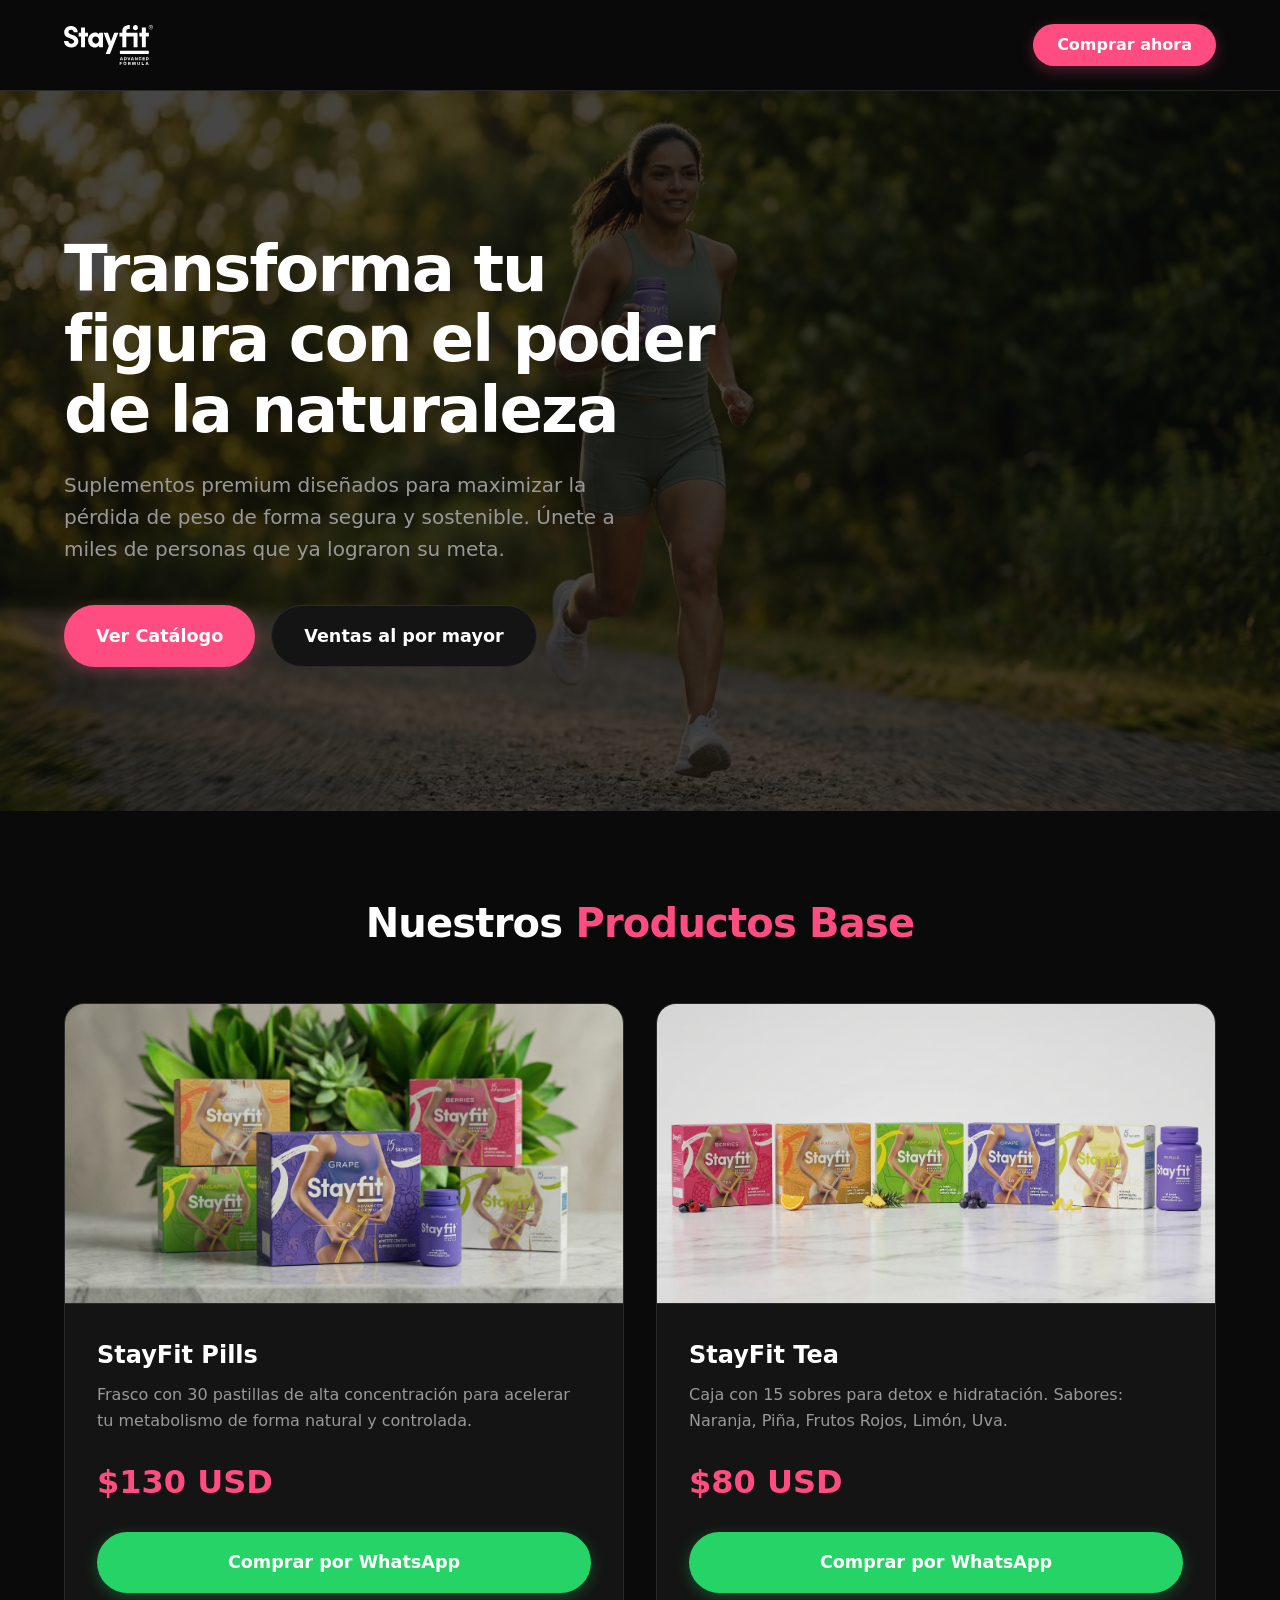
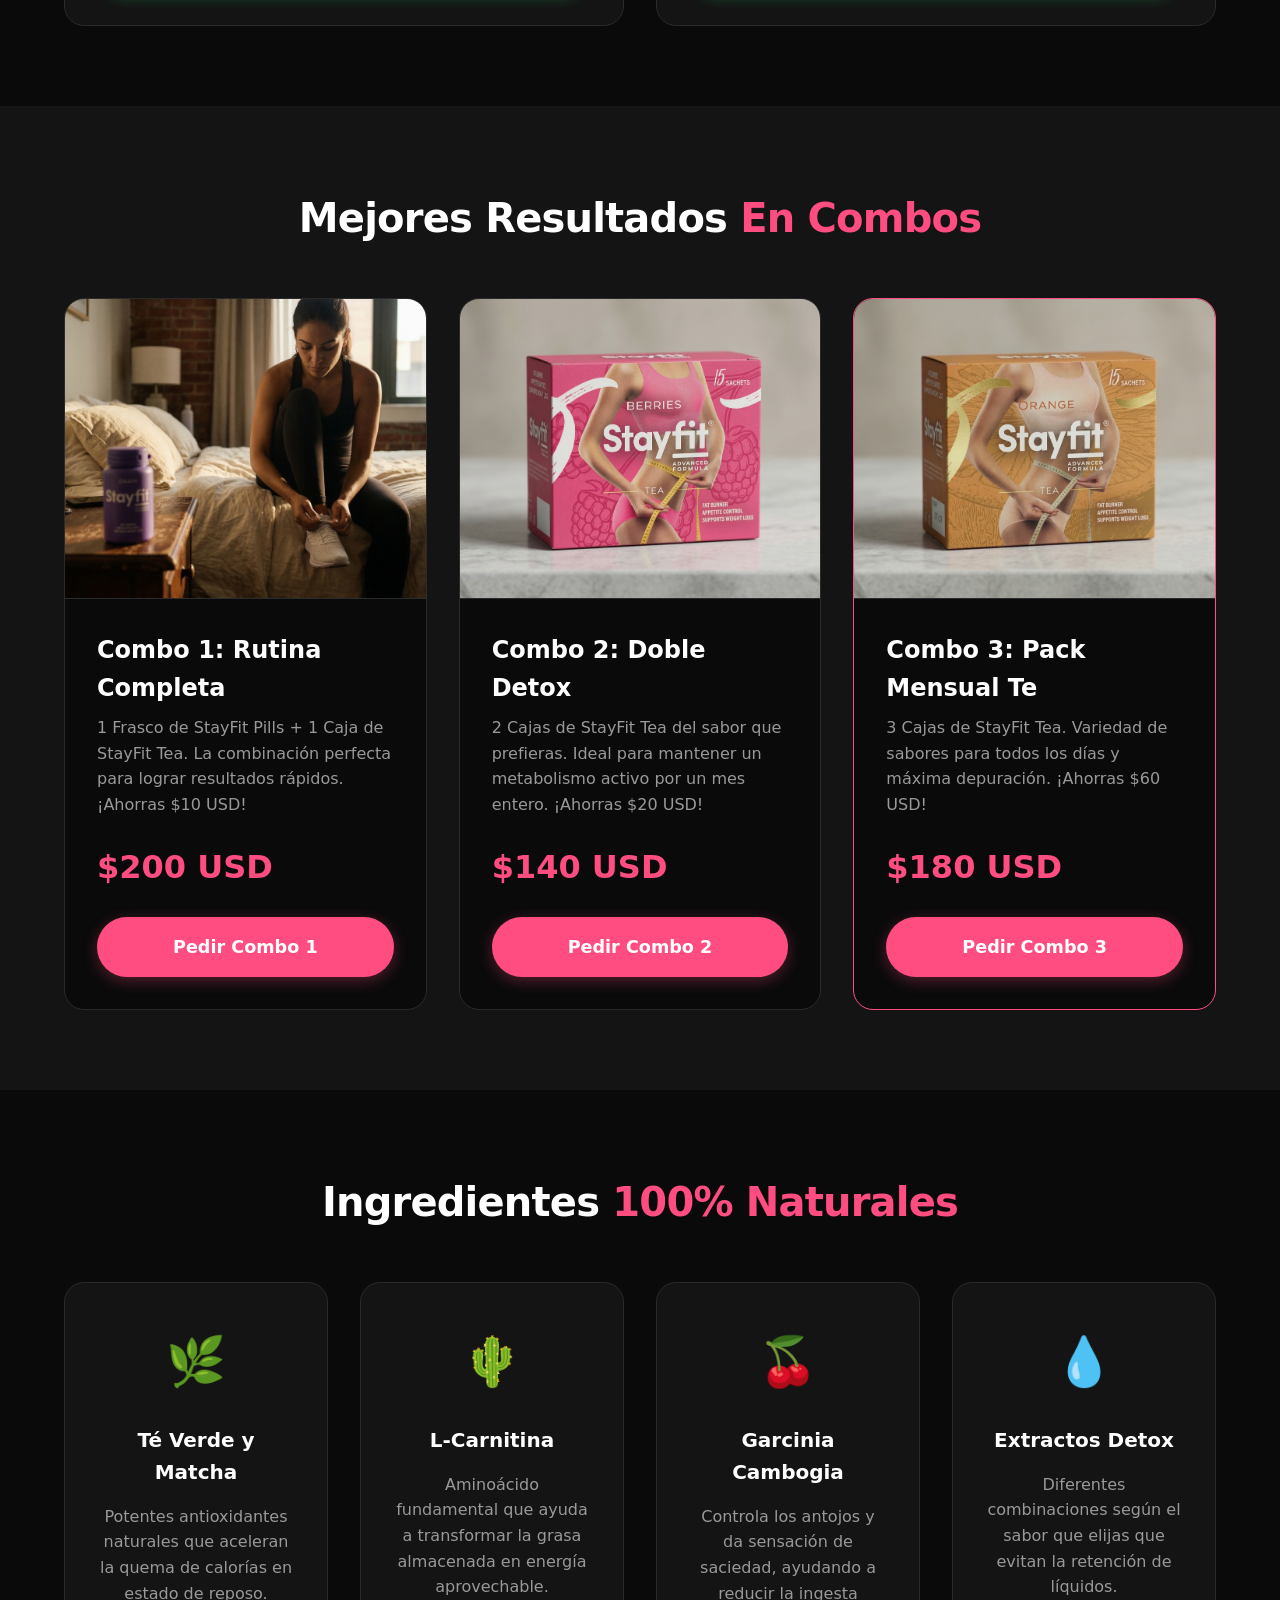
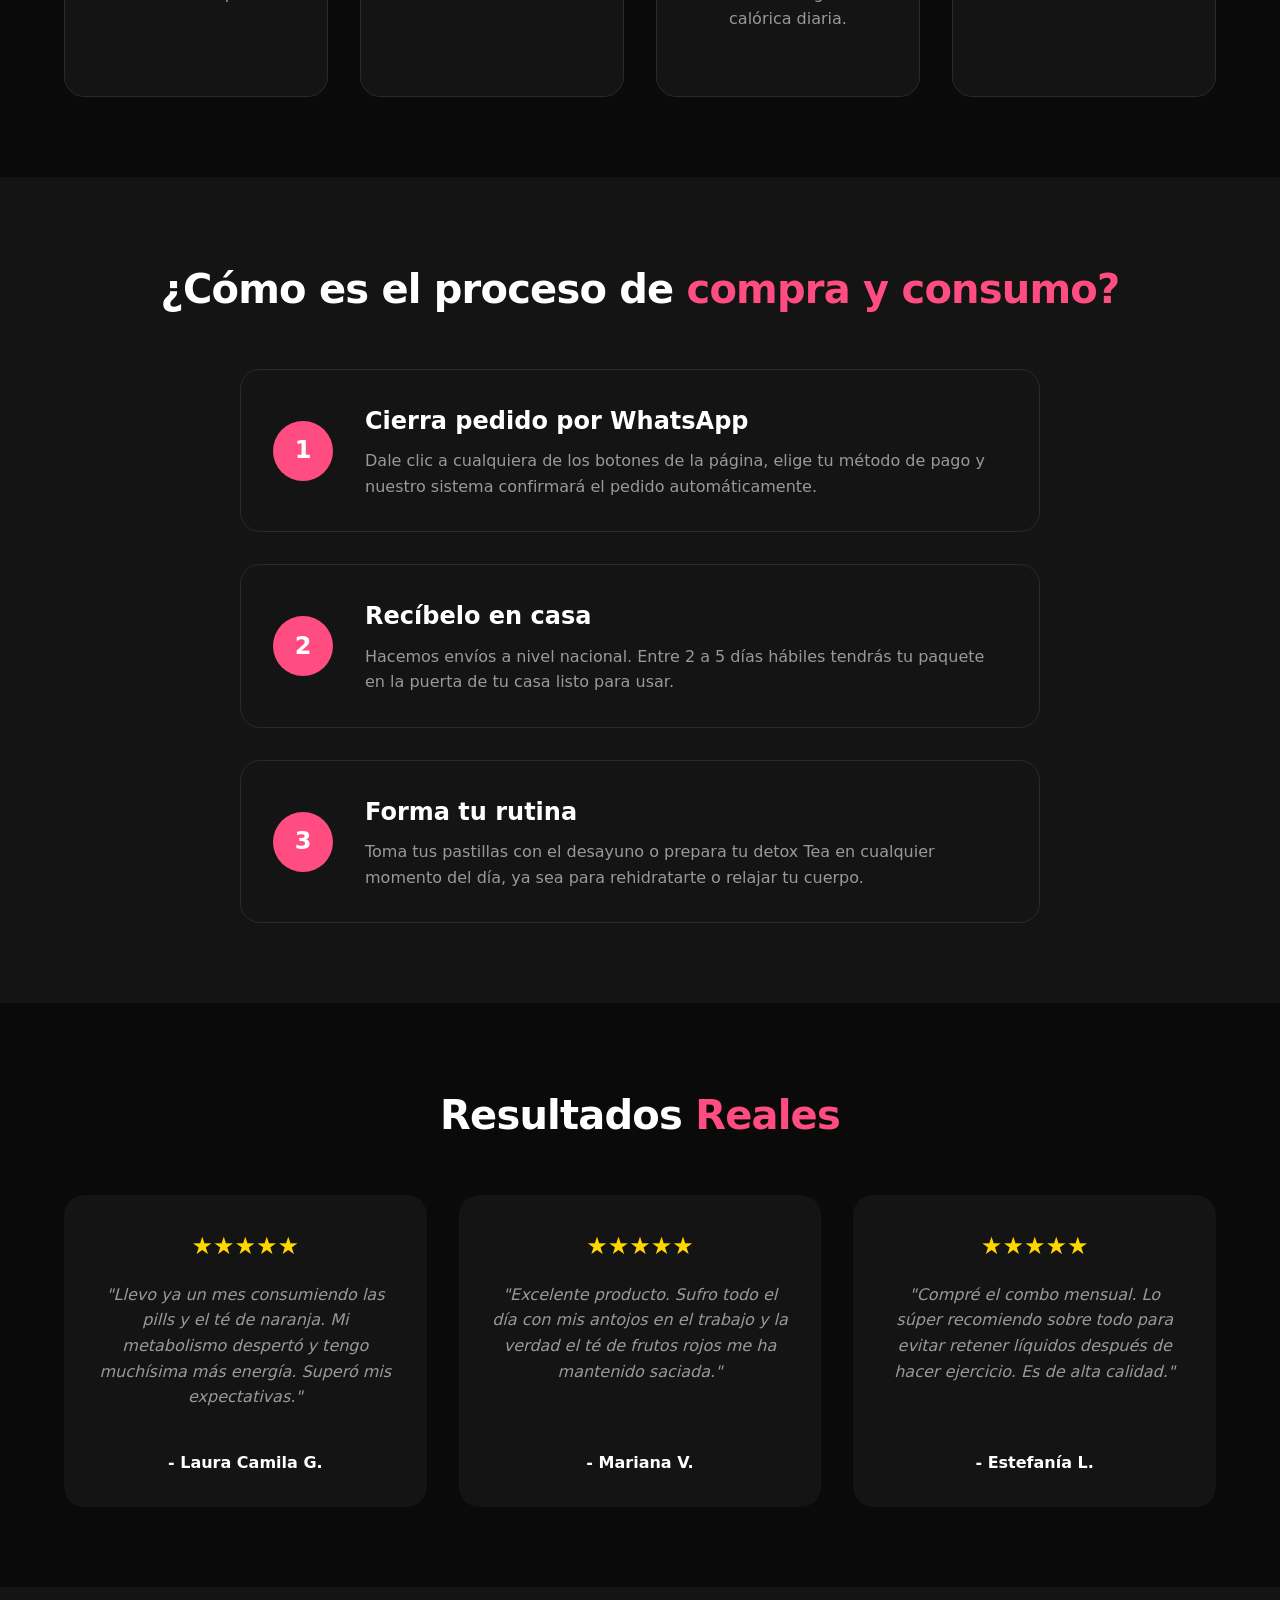
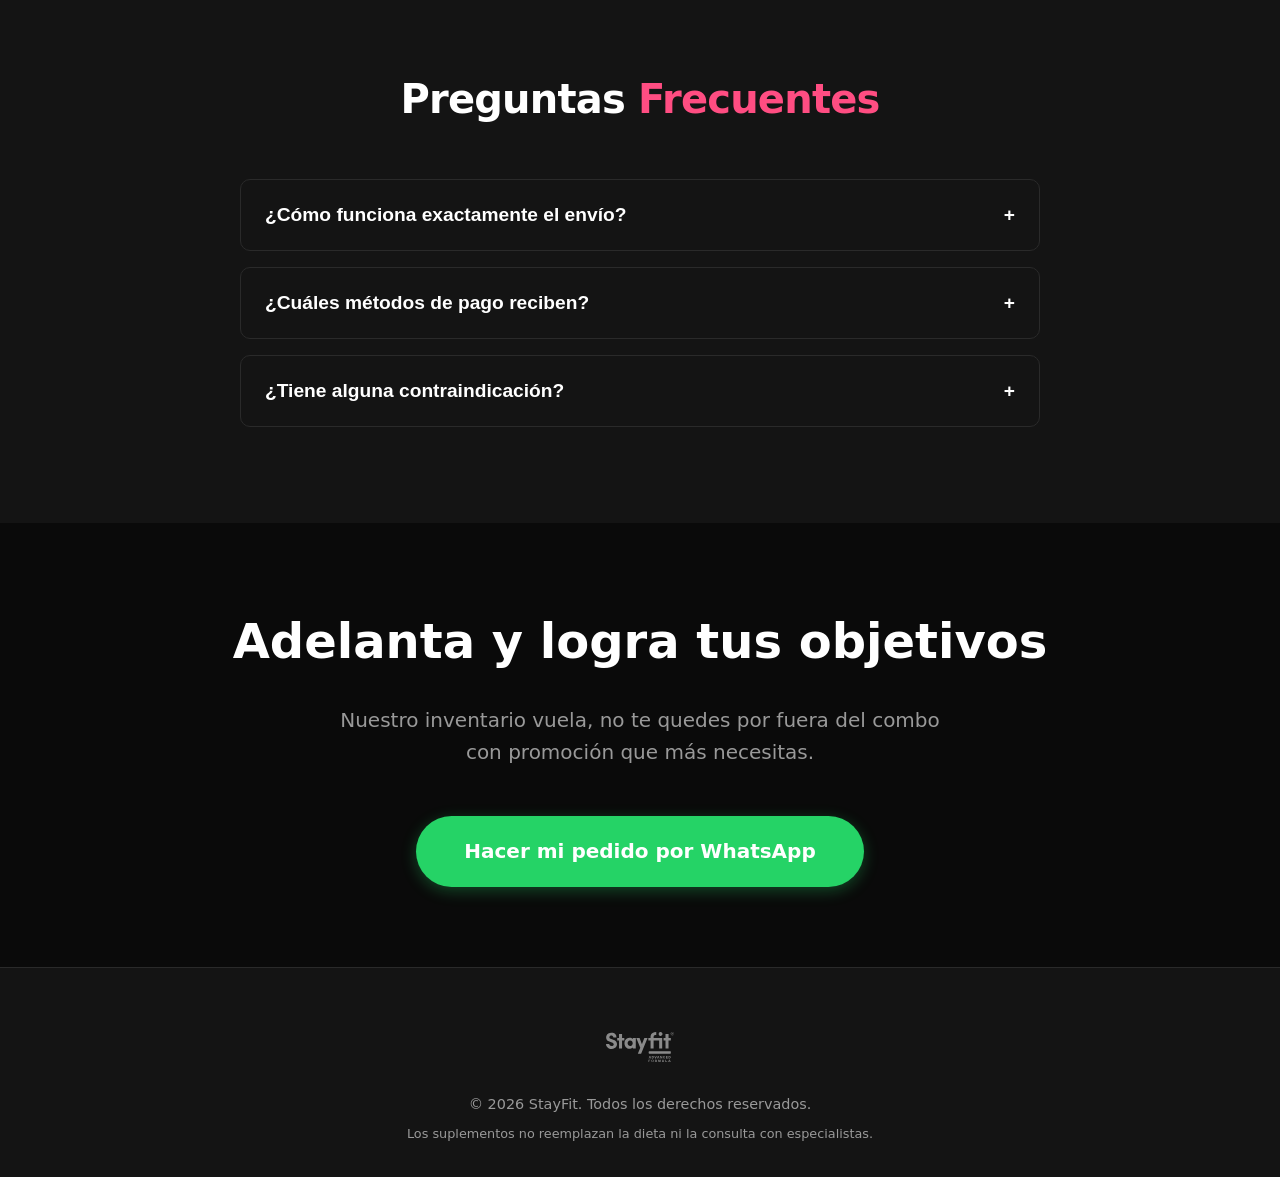
==== stayfit_landing_usd.html @ b455c54b "feat: StayFit landing page - mobile optimized, two-column hero, premium design" ====
<!DOCTYPE html>
<html lang="es">
<head>
    <meta charset="UTF-8">
    <meta name="viewport" content="width=device-width, initial-scale=1.0">
    <title>StayFit — Transforma tu figura con suplementos naturales</title>
    <style>
        :root {
            --bg: #0a0a0a;
            --surface: #141414;
            --surface-hover: #1f1f1f;
            --accent: #ff4d82;
            --accent-hover: #e03c6b;
            --text: #ffffff;
            --text-muted: #999999;
            --border: #2a2a2a;
            --whatsapp-green: #25D366;
            --font-family: 'Inter', system-ui, -apple-system, sans-serif;
            --transition: all 0.3s ease;
        }

        * {
            margin: 0;
            padding: 0;
            box-sizing: border-box;
        }

        body {
            font-family: var(--font-family);
            background-color: var(--bg);
            color: var(--text);
            line-height: 1.6;
            -webkit-font-smoothing: antialiased;
        }

        /* Utilidades */
        .container {
            width: 100%;
            max-width: 1200px;
            margin: 0 auto;
            padding: 0 1.5rem;
        }

        .section-padding {
            padding: 5rem 0;
        }

        .text-center {
            text-align: center;
        }

        .section-title {
            font-size: 2.5rem;
            margin-bottom: 3rem;
            font-weight: 700;
            letter-spacing: -0.02em;
        }

        .section-title span {
            color: var(--accent);
        }

        /* Header */
        header {
            padding: 1.5rem 0;
            border-bottom: 1px solid var(--border);
            position: sticky;
            top: 0;
            background-color: rgba(10, 10, 10, 0.85);
            backdrop-filter: blur(10px);
            z-index: 1000;
        }

        .header-content {
            display: flex;
            justify-content: space-between;
            align-items: center;
        }

        .logo {
            height: 40px;
            width: auto;
        }

        /* Botones */
        .btn {
            display: inline-flex;
            align-items: center;
            justify-content: center;
            padding: 1rem 2rem;
            font-weight: 600;
            border-radius: 50px;
            text-decoration: none;
            transition: var(--transition);
            cursor: pointer;
            border: none;
            font-size: 1.1rem;
            gap: 0.5rem;
        }

        .btn-primary {
            background-color: var(--accent);
            color: white;
            box-shadow: 0 4px 15px rgba(255, 77, 130, 0.3);
        }

        .btn-primary:hover {
            background-color: var(--accent-hover);
            transform: translateY(-2px);
            box-shadow: 0 6px 20px rgba(255, 77, 130, 0.4);
        }

        .btn-whatsapp {
            background-color: var(--whatsapp-green);
            color: white;
            box-shadow: 0 4px 15px rgba(37, 211, 102, 0.3);
        }

        .btn-whatsapp:hover {
            background-color: #20bd5a;
            transform: translateY(-2px);
            box-shadow: 0 6px 20px rgba(37, 211, 102, 0.4);
        }

        /* Hero Section */
        .hero {
            padding: 6rem 0;
            min-height: 80vh;
            display: flex;
            align-items: center;
            position: relative;
            overflow: hidden;
        }

        .hero-bg {
            position: absolute;
            top: 0;
            left: 0;
            width: 100%;
            height: 100%;
            background-image: url('./Media/Fotos publicitarias/Keep_the_product_from_the_reference_image_exactly__delpmaspu (2).png');
            background-size: cover;
            background-position: center;
            opacity: 0.25;
            z-index: -1;
        }

        .hero-content {
            max-width: 700px;
        }

        .hero h1 {
            font-size: 4rem;
            line-height: 1.1;
            margin-bottom: 1.5rem;
            font-weight: 800;
            letter-spacing: -0.03em;
        }

        .hero p {
            font-size: 1.25rem;
            color: var(--text-muted);
            margin-bottom: 2.5rem;
            max-width: 600px;
        }

        /* Products Grid */
        .grid {
            display: grid;
            grid-template-columns: repeat(auto-fit, minmax(300px, 1fr));
            gap: 2rem;
            margin-top: 3rem;
        }

        /* Cards */
        .card {
            background-color: var(--surface);
            border-radius: 20px;
            overflow: hidden;
            transition: var(--transition);
            border: 1px solid var(--border);
            display: flex;
            flex-direction: column;
            height: 100%;
        }

        .card:hover {
            transform: translateY(-10px);
            border-color: var(--accent);
            box-shadow: 0 10px 30px rgba(0, 0, 0, 0.5);
        }

        .card-img {
            width: 100%;
            height: 300px;
            object-fit: cover;
            background-color: #1a1a1a;
            border-bottom: 1px solid var(--border);
        }

        .card-body {
            padding: 2rem;
            display: flex;
            flex-direction: column;
            flex-grow: 1;
        }

        .card-title {
            font-size: 1.5rem;
            margin-bottom: 0.5rem;
            font-weight: 700;
        }

        .card-desc {
            color: var(--text-muted);
            margin-bottom: 1.5rem;
            flex-grow: 1;
        }

        .card-price {
            font-size: 2rem;
            font-weight: 800;
            color: var(--accent);
            margin-bottom: 1.5rem;
        }

        .card .btn {
            width: 100%;
        }

        /* Features/Ingredientes section */
        .features-grid {
            display: grid;
            grid-template-columns: repeat(auto-fit, minmax(250px, 1fr));
            gap: 2rem;
        }

        .feature-item {
            background-color: var(--surface);
            padding: 2.5rem 2rem;
            border-radius: 20px;
            text-align: center;
            border: 1px solid var(--border);
            transition: var(--transition);
        }

        .feature-item:hover {
            background-color: var(--surface-hover);
        }

        .feature-icon {
            font-size: 3rem;
            margin-bottom: 1.5rem;
        }

        .feature-title {
            font-size: 1.25rem;
            margin-bottom: 1rem;
            font-weight: 600;
        }

        /* Steps */
        .steps-container {
            display: flex;
            flex-direction: column;
            gap: 2rem;
            max-width: 800px;
            margin: 0 auto;
        }

        .step {
            display: flex;
            align-items: center;
            gap: 2rem;
            background-color: var(--surface);
            padding: 2rem;
            border-radius: 20px;
            border: 1px solid var(--border);
        }

        .step-number {
            width: 60px;
            height: 60px;
            background-color: var(--accent);
            color: white;
            font-size: 1.5rem;
            font-weight: 700;
            display: flex;
            align-items: center;
            justify-content: center;
            border-radius: 50%;
            flex-shrink: 0;
        }

        /* FAQ */
        .faq-list {
            max-width: 800px;
            margin: 0 auto;
        }

        .faq-item {
            background-color: var(--surface);
            border: 1px solid var(--border);
            border-radius: 10px;
            margin-bottom: 1rem;
            overflow: hidden;
        }

        .faq-question {
            padding: 1.5rem;
            width: 100%;
            text-align: left;
            background: none;
            border: none;
            color: var(--text);
            font-size: 1.2rem;
            font-weight: 600;
            cursor: pointer;
            display: flex;
            justify-content: space-between;
            align-items: center;
        }

        .faq-answer {
            padding: 0 1.5rem;
            max-height: 0;
            overflow: hidden;
            transition: var(--transition);
            color: var(--text-muted);
        }

        .faq-item.active .faq-answer {
            padding-bottom: 1.5rem;
            max-height: 300px;
        }

        /* Footer */
        footer {
            background-color: var(--surface);
            padding: 4rem 0 2rem;
            border-top: 1px solid var(--border);
            text-align: center;
        }

        .footer-logo {
            height: 30px;
            margin-bottom: 1.5rem;
            opacity: 0.5;
        }

        .footer-text {
            color: var(--text-muted);
            font-size: 0.9rem;
        }

        /* Responsive */
        @media (max-width: 768px) {
            .hero h1 {
                font-size: 2.5rem;
            }
            .step {
                flex-direction: column;
                text-align: center;
            }
        }
    </style>
</head>
<body>

    <!-- Header -->
    <header>
        <div class="container header-content">
            <img src="./Media/Logos/logo blanco.svg" alt="StayFit Logo" class="logo">
            <a href="#productos" class="btn btn-primary" style="padding: 0.5rem 1.5rem; font-size: 1rem;">Comprar ahora</a>
        </div>
    </header>

    <!-- Hero Section -->
    <section class="hero">
        <div class="hero-bg"></div>
        <div class="container">
            <div class="hero-content">
                <h1>Transforma tu figura con el poder de la naturaleza</h1>
                <p>Suplementos premium diseñados para maximizar la pérdida de peso de forma segura y sostenible. Únete a miles de personas que ya lograron su meta.</p>
                <div style="display: flex; gap: 1rem; flex-wrap: wrap;">
                    <a href="#productos" class="btn btn-primary">Ver Catálogo</a>
                    <!-- Mayoristas -->
                    <a href="https://wa.me/573103296863?text=Hola%2C%20quiero%20informaci%C3%B3n%20de%20precios%20mayoristas" target="_blank" class="btn btn-whatsapp" style="background-color: var(--surface); color: var(--text); border: 1px solid var(--border); box-shadow: none;">
                        Ventas al por mayor
                    </a>
                </div>
            </div>
        </div>
    </section>

    <!-- Productos Section -->
    <section id="productos" class="section-padding">
        <div class="container">
            <h2 class="section-title text-center">Nuestros <span>Productos Base</span></h2>
            
            <div class="grid" style="justify-content: center;">
                <!-- Product 1: StayFit Pills -->
                <div class="card">
                    <img src="./Media/Fotos de producto/Ahora_entregame_el_blanco__2k_delpmaspu.png" alt="StayFit Pills" class="card-img">
                    <div class="card-body">
                        <h3 class="card-title">StayFit Pills</h3>
                        <p class="card-desc">Frasco con 30 pastillas de alta concentración para acelerar tu metabolismo de forma natural y controlada.</p>
                        <div class="card-price">$130 USD</div>
                        <a href="https://wa.me/573103296863?text=Hola%2C%20quiero%20pedir%20StayFit%20Pills%20%F0%9F%92%8A" target="_blank" class="btn btn-whatsapp">
                            Comprar por WhatsApp
                        </a>
                    </div>
                </div>

                <!-- Product 2: StayFit Tea -->
                <div class="card">
                    <img src="./Media/Fotos de producto/imagen con todos los productos.png" alt="StayFit Tea" class="card-img" style="object-position: top;">
                    <div class="card-body">
                        <h3 class="card-title">StayFit Tea</h3>
                        <p class="card-desc">Caja con 15 sobres para detox e hidratación. Sabores: Naranja, Piña, Frutos Rojos, Limón, Uva.</p>
                        <div class="card-price">$80 USD</div>
                        <a href="https://wa.me/573103296863?text=Hola%2C%20quiero%20pedir%20StayFit%20Tea%20%F0%9F%8D%B5" target="_blank" class="btn btn-whatsapp">
                            Comprar por WhatsApp
                        </a>
                    </div>
                </div>
            </div>
        </div>
    </section>

    <!-- Combos Section -->
    <section id="combos" class="section-padding" style="background-color: var(--surface);">
        <div class="container">
            <h2 class="section-title text-center">Mejores Resultados <span>En Combos</span></h2>
            
            <div class="grid">
                <!-- Combo 1 -->
                <div class="card" style="background-color: var(--bg);">
                    <img src="./Media/Fotos publicitarias/CC por Antarctica Films Argentina.png" alt="Combo 1" class="card-img">
                    <div class="card-body">
                        <h3 class="card-title">Combo 1: Rutina Completa</h3>
                        <p class="card-desc">1 Frasco de StayFit Pills + 1 Caja de StayFit Tea. La combinación perfecta para lograr resultados rápidos. ¡Ahorras $10 USD!</p>
                        <div class="card-price">$200 USD</div>
                        <a href="https://wa.me/573103296863?text=Hola%2C%20quiero%20el%20Combo%201%3A%20Pills%20%2B%20Tea" target="_blank" class="btn btn-primary">
                            Pedir Combo 1
                        </a>
                    </div>
                </div>

                <!-- Combo 2 -->
                <div class="card" style="background-color: var(--bg);">
                    <img src="./Media/Fotos de producto/te rojo.png" alt="Combo 2" class="card-img">
                    <div class="card-body">
                        <h3 class="card-title">Combo 2: Doble Detox</h3>
                        <p class="card-desc">2 Cajas de StayFit Tea del sabor que prefieras. Ideal para mantener un metabolismo activo por un mes entero. ¡Ahorras $20 USD!</p>
                        <div class="card-price">$140 USD</div>
                        <a href="https://wa.me/573103296863?text=Hola%2C%20quiero%20el%20Combo%202%3A%202%20T%C3%A9s" target="_blank" class="btn btn-primary">
                            Pedir Combo 2
                        </a>
                    </div>
                </div>

                <!-- Combo 3 -->
                <div class="card" style="background-color: var(--bg); border-color: var(--accent);">
                    <img src="./Media/Fotos de producto/Te naranja.png" alt="Combo 3" class="card-img">
                    <div class="card-body">
                        <h3 class="card-title">Combo 3: Pack Mensual Te</h3>
                        <p class="card-desc">3 Cajas de StayFit Tea. Variedad de sabores para todos los días y máxima depuración. ¡Ahorras $60 USD!</p>
                        <div class="card-price">$180 USD</div>
                        <a href="https://wa.me/573103296863?text=Hola%2C%20quiero%20el%20Combo%203%3A%203%20T%C3%A9s" target="_blank" class="btn btn-primary">
                            Pedir Combo 3
                        </a>
                    </div>
                </div>
            </div>
        </div>
    </section>

    <!-- Ingredientes Section -->
    <section class="section-padding">
        <div class="container text-center">
            <h2 class="section-title">Ingredientes <span>100% Naturales</span></h2>
            <div class="features-grid">
                <div class="feature-item">
                    <div class="feature-icon">🌿</div>
                    <h3 class="feature-title">Té Verde y Matcha</h3>
                    <p class="card-desc">Potentes antioxidantes naturales que aceleran la quema de calorías en estado de reposo.</p>
                </div>
                <div class="feature-item">
                    <div class="feature-icon">🌵</div>
                    <h3 class="feature-title">L-Carnitina</h3>
                    <p class="card-desc">Aminoácido fundamental que ayuda a transformar la grasa almacenada en energía aprovechable.</p>
                </div>
                <div class="feature-item">
                    <div class="feature-icon">🍒</div>
                    <h3 class="feature-title">Garcinia Cambogia</h3>
                    <p class="card-desc">Controla los antojos y da sensación de saciedad, ayudando a reducir la ingesta calórica diaria.</p>
                </div>
                <div class="feature-item">
                    <div class="feature-icon">💧</div>
                    <h3 class="feature-title">Extractos Detox</h3>
                    <p class="card-desc">Diferentes combinaciones según el sabor que elijas que evitan la retención de líquidos.</p>
                </div>
            </div>
        </div>
    </section>

    <!-- Cómo funciona -->
    <section class="section-padding" style="background-color: var(--surface);">
        <div class="container">
            <h2 class="section-title text-center">¿Cómo es el proceso de <span>compra y consumo?</span></h2>
            <div class="steps-container">
                <div class="step">
                    <div class="step-number">1</div>
                    <div>
                        <h3 style="font-size: 1.5rem; margin-bottom: 0.5rem;">Cierra pedido por WhatsApp</h3>
                        <p style="color: var(--text-muted);">Dale clic a cualquiera de los botones de la página, elige tu método de pago y nuestro sistema confirmará el pedido automáticamente.</p>
                    </div>
                </div>
                <div class="step">
                    <div class="step-number">2</div>
                    <div>
                        <h3 style="font-size: 1.5rem; margin-bottom: 0.5rem;">Recíbelo en casa</h3>
                        <p style="color: var(--text-muted);">Hacemos envíos a nivel nacional. Entre 2 a 5 días hábiles tendrás tu paquete en la puerta de tu casa listo para usar.</p>
                    </div>
                </div>
                <div class="step">
                    <div class="step-number">3</div>
                    <div>
                        <h3 style="font-size: 1.5rem; margin-bottom: 0.5rem;">Forma tu rutina</h3>
                        <p style="color: var(--text-muted);">Toma tus pastillas con el desayuno o prepara tu detox Tea en cualquier momento del día, ya sea para rehidratarte o relajar tu cuerpo.</p>
                    </div>
                </div>
            </div>
        </div>
    </section>

    <!-- Testimonials Section -->
    <section class="section-padding">
        <div class="container text-center">
            <h2 class="section-title">Resultados <span>Reales</span></h2>
            <div class="grid" style="grid-template-columns: repeat(auto-fit, minmax(250px, 1fr));">
                <div class="card" style="background: none; border: none;">
                    <div class="card-body" style="background-color: var(--surface); border-radius: 20px;">
                        <div style="font-size: 1.5rem; color: #ffd700; margin-bottom: 1rem;">★★★★★</div>
                        <p class="card-desc" style="font-style: italic;">"Llevo ya un mes consumiendo las pills y el té de naranja. Mi metabolismo despertó y tengo muchísima más energía. Superó mis expectativas."</p>
                        <h4 style="margin-top: 1rem;">- Laura Camila G.</h4>
                    </div>
                </div>
                <div class="card" style="background: none; border: none;">
                    <div class="card-body" style="background-color: var(--surface); border-radius: 20px;">
                        <div style="font-size: 1.5rem; color: #ffd700; margin-bottom: 1rem;">★★★★★</div>
                        <p class="card-desc" style="font-style: italic;">"Excelente producto. Sufro todo el día con mis antojos en el trabajo y la verdad el té de frutos rojos me ha mantenido saciada."</p>
                        <h4 style="margin-top: 1rem;">- Mariana V.</h4>
                    </div>
                </div>
                <div class="card" style="background: none; border: none;">
                    <div class="card-body" style="background-color: var(--surface); border-radius: 20px;">
                        <div style="font-size: 1.5rem; color: #ffd700; margin-bottom: 1rem;">★★★★★</div>
                        <p class="card-desc" style="font-style: italic;">"Compré el combo mensual. Lo súper recomiendo sobre todo para evitar retener líquidos después de hacer ejercicio. Es de alta calidad."</p>
                        <h4 style="margin-top: 1rem;">- Estefanía L.</h4>
                    </div>
                </div>
            </div>
        </div>
    </section>

    <!-- FAQ Section -->
    <section class="section-padding" style="background-color: var(--surface);">
        <div class="container text-center">
            <h2 class="section-title">Preguntas <span>Frecuentes</span></h2>
            <div class="faq-list">
                <div class="faq-item">
                    <button class="faq-question">
                        ¿Cómo funciona exactamente el envío?
                        <span>+</span>
                    </button>
                    <div class="faq-answer">
                        <p>El costo de envío se calcula al momento de elegir tu ciudad durante la compra en WhatsApp. Los despachos se hacen diariamente y toman de 2 a 5 días hábiles a cualquier parte de Colombia.</p>
                    </div>
                </div>
                <div class="faq-item">
                    <button class="faq-question">
                        ¿Cuáles métodos de pago reciben?
                        <span>+</span>
                    </button>
                    <div class="faq-answer">
                        <p>A través de nuestro bot en WhatsApp, puedes elegir pagar directamente con Bancolombia, Nequi o Bold (tarjeta crédito o débito).</p>
                    </div>
                </div>
                <div class="faq-item">
                    <button class="faq-question">
                        ¿Tiene alguna contraindicación?
                        <span>+</span>
                    </button>
                    <div class="faq-answer">
                        <p>StayFit está compuesto 100% de ingredientes naturales, libres de alteraciones. Sin embargo, no recomendamos el consumo a mujeres embarazadas o en etapa de lactancia. Ante condiciones médicas previas severas, por favor consulta a tu médico.</p>
                    </div>
                </div>
            </div>
        </div>
    </section>

    <!-- Final CTA -->
    <section class="section-padding" style="text-align: center;">
        <div class="container">
            <h2 style="font-size: 3rem; margin-bottom: 1.5rem; font-weight: 800;">Adelanta y logra tus objetivos</h2>
            <p style="font-size: 1.25rem; color: var(--text-muted); margin-bottom: 3rem; max-width: 600px; margin-left: auto; margin-right: auto;">Nuestro inventario vuela, no te quedes por fuera del combo con promoción que más necesitas.</p>
            <a href="https://wa.me/573103296863?text=Hola%2C%20quiero%20informaci%C3%B3n%20para%20comprar%20%F0%9F%8D%B5" target="_blank" class="btn btn-whatsapp" style="font-size: 1.25rem; padding: 1.2rem 3rem;">
                Hacer mi pedido por WhatsApp
            </a>
        </div>
    </section>

    <!-- Footer -->
    <footer>
        <div class="container">
            <img src="./Media/Logos/logo blanco.svg" alt="StayFit Logo" class="footer-logo">
            <p class="footer-text">© 2026 StayFit. Todos los derechos reservados.</p>
            <p class="footer-text" style="font-size: 0.8rem; margin-top: 0.5rem; max-width: 600px; margin-left: auto; margin-right: auto;">Los suplementos no reemplazan la dieta ni la consulta con especialistas.</p>
        </div>
    </footer>

    <script>
        // FAQ Accordion functionality
        document.querySelectorAll('.faq-question').forEach(button => {
            button.addEventListener('click', () => {
                const item = button.parentElement;
                
                // Toggle current FAQ
                item.classList.toggle('active');
                
                // Change icon
                const icon = button.querySelector('span');
                icon.textContent = item.classList.contains('active') ? '−' : '+';
            });
        });

        // Add UTM parameters automatically to WhatsApp Links 
        // Based on docs "Agregar parámetros UTM en todos los botones de la landing"
        document.addEventListener('DOMContentLoaded', function() {
            const urlParams = new URLSearchParams(window.location.search);
            const source = urlParams.get('utm_source') || 'meta';
            const medium = urlParams.get('utm_medium') || 'paid';
            const campaign = urlParams.get('utm_campaign') || 'stayfit_launch';
            const content = urlParams.get('utm_content') || 'variante_1';
            
            // Add UTM tracking to whatsapp buttons
            const waLinks = document.querySelectorAll('a[href^="https://wa.me/"]');
            waLinks.forEach(link => {
                const originalUrl = link.getAttribute('href');
                const waUrl = new URL(originalUrl);
                // Extract original text
                const text = waUrl.searchParams.get('text') || '';
                // Append UTM data transparently or just track locally
                // For this requirement, we may not need to put UTM inside the WA text, 
                // but if we do, we could append it to the end of the text.
                waUrl.searchParams.set('text', text + ` | source:${source}`);
                link.setAttribute('href', waUrl.toString());
            });
        });
    </script>
</body>
</html>
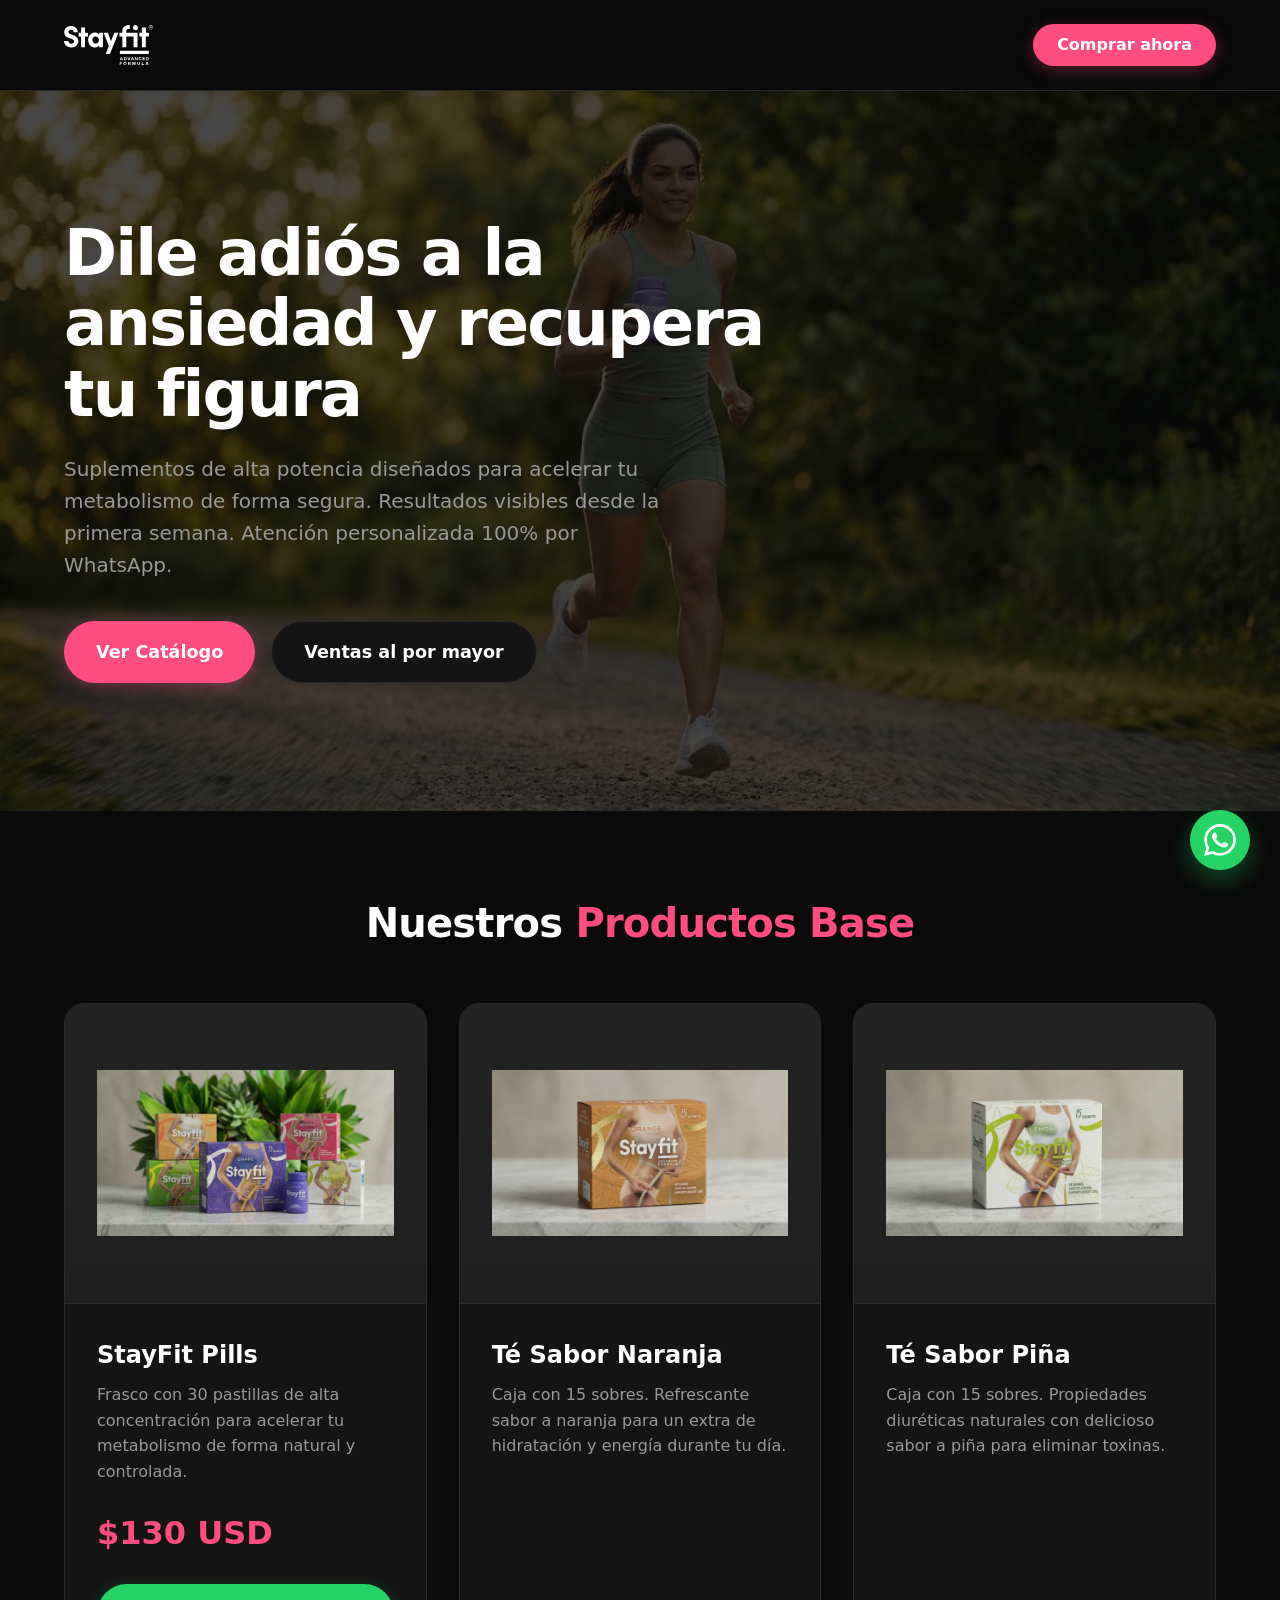
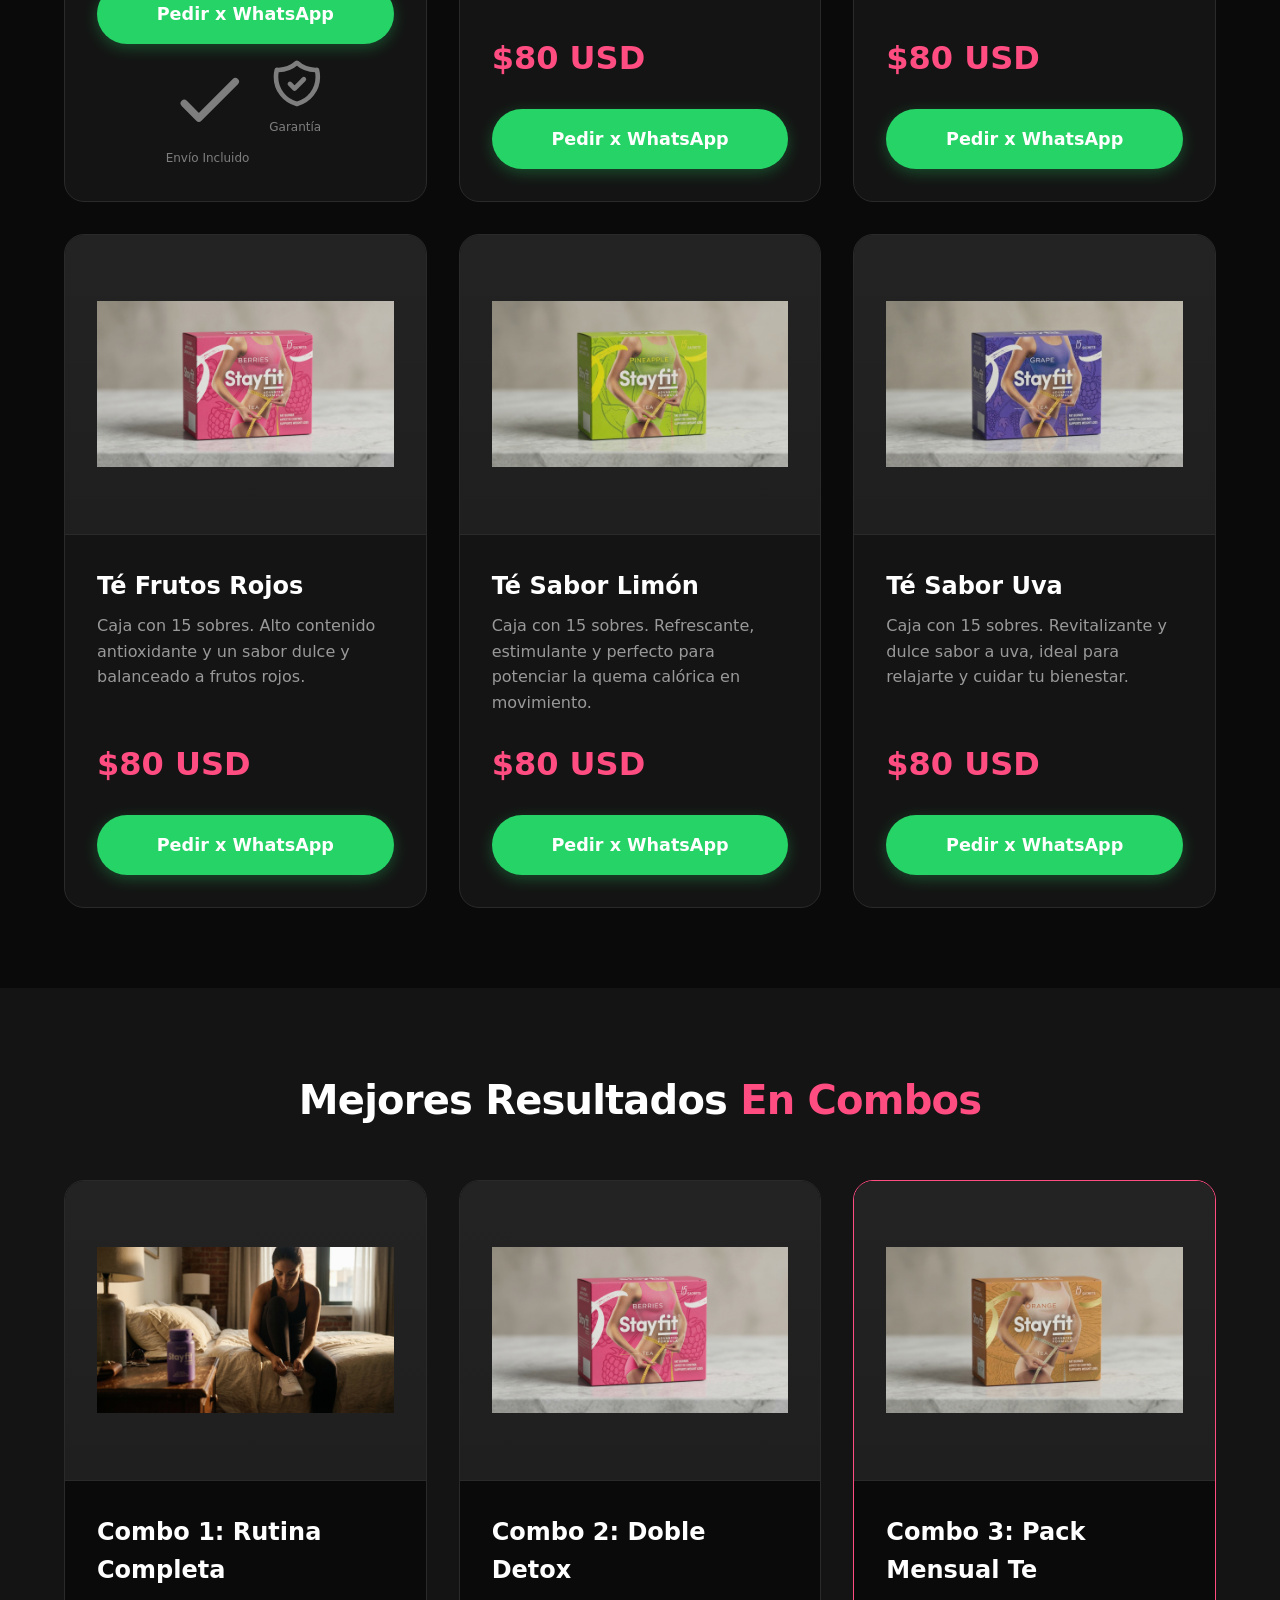
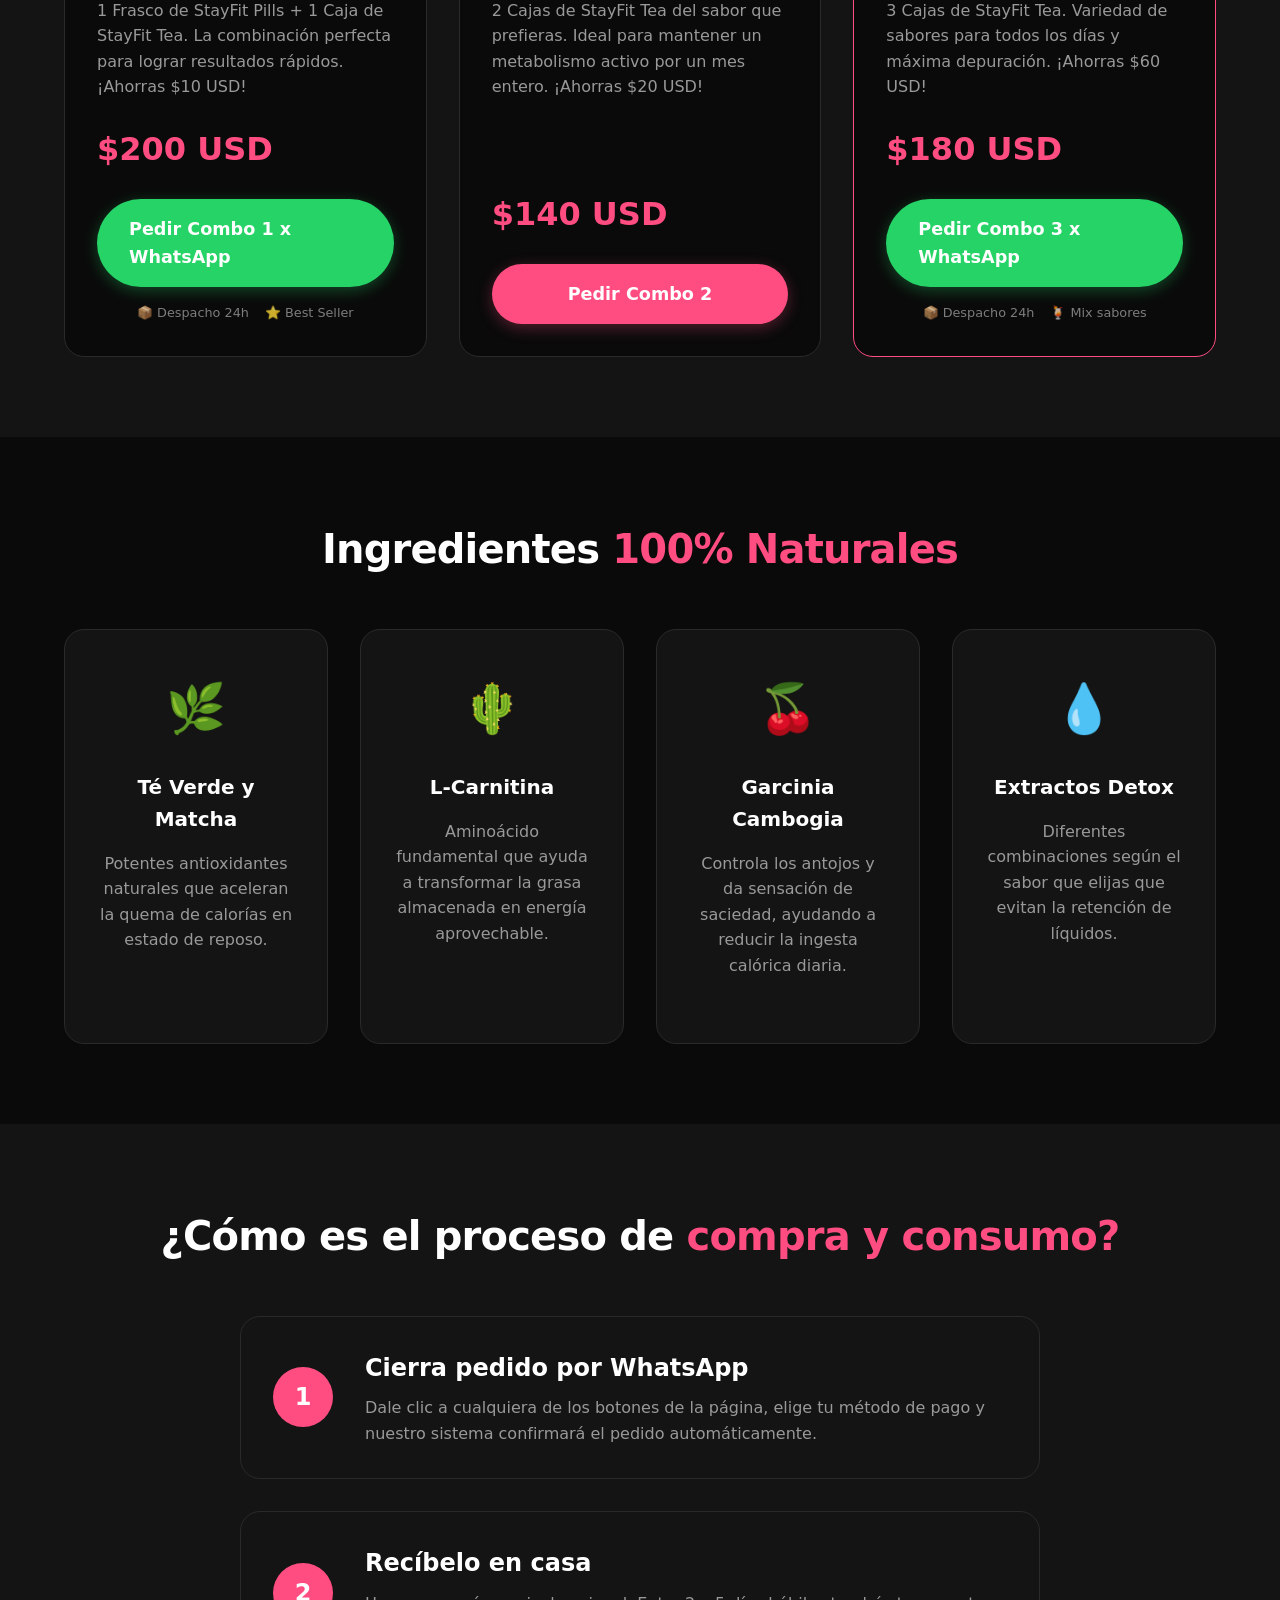
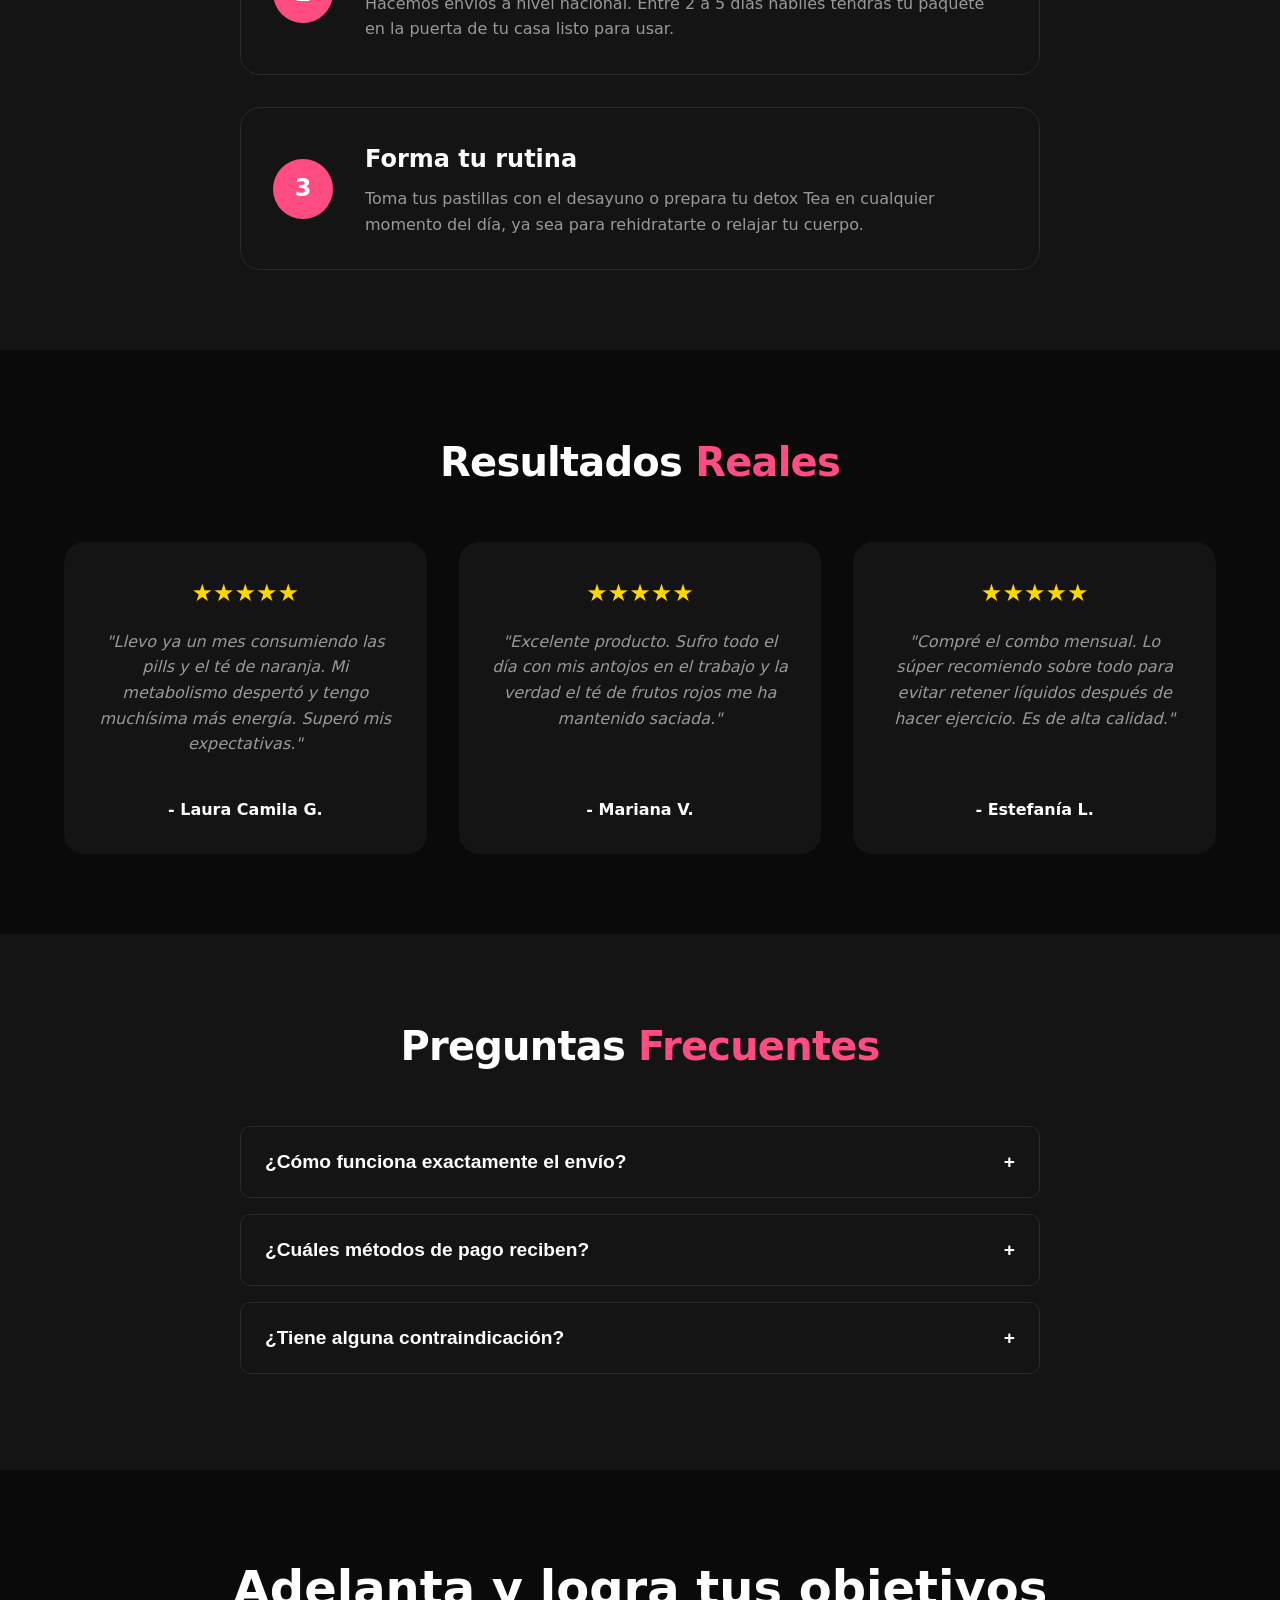
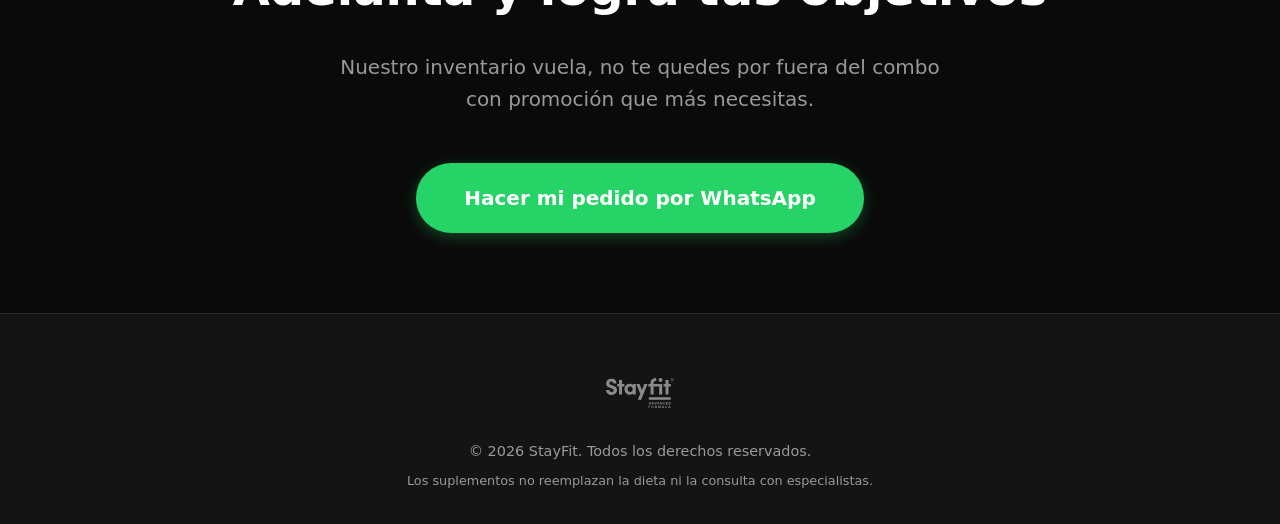
==== commit 822a2d9b: "Optimize checkout UI, fix regional support, and apply visual polish." ====
--- a/stayfit_landing_usd.html
+++ b/stayfit_landing_usd.html
@@ -122,6 +122,61 @@
             box-shadow: 0 6px 20px rgba(37, 211, 102, 0.4);
         }
 
+        .btn-pulse {
+            animation: pulse-whatsapp 2s infinite;
+        }
+
+        @keyframes pulse-whatsapp {
+            0% { box-shadow: 0 0 0 0 rgba(37, 211, 102, 0.6); }
+            70% { box-shadow: 0 0 0 12px rgba(37, 211, 102, 0); }
+            100% { box-shadow: 0 0 0 0 rgba(37, 211, 102, 0); }
+        }
+
+        .trust-badge-row {
+            display: flex;
+            justify-content: center;
+            gap: 1rem;
+            margin-top: 1rem;
+            font-size: 0.8rem;
+            color: var(--text-muted);
+            opacity: 0.8;
+        }
+
+        /* --- Floating WhatsApp --- */
+        .float-btn {
+            position: fixed;
+            bottom: 30px;
+            right: 30px;
+            width: 60px;
+            height: 60px;
+            background-color: #25d366;
+            color: white;
+            border-radius: 50%;
+            display: flex;
+            align-items: center;
+            justify-content: center;
+            box-shadow: 0 10px 25px rgba(37, 211, 102, 0.3);
+            z-index: 1000;
+            transition: all 0.3s cubic-bezier(0.175, 0.885, 0.32, 1.275);
+            text-decoration: none;
+        }
+        .float-btn:hover {
+            transform: scale(1.1) rotate(5deg);
+            box-shadow: 0 15px 30px rgba(37, 211, 102, 0.4);
+        }
+        .float-btn svg { width: 32px; height: 32px; fill: currentColor; }
+        
+        @media (max-width: 768px) {
+            .float-btn { bottom: 20px; right: 20px; width: 50px; height: 50px; }
+            .float-btn svg { width: 26px; height: 26px; }
+        }
+
+        .trust-badge {
+            display: flex;
+            align-items: center;
+            gap: 0.4rem;
+        }
+
         /* Hero Section */
         .hero {
             padding: 6rem 0;
@@ -193,8 +248,10 @@
         .card-img {
             width: 100%;
             height: 300px;
-            object-fit: cover;
-            background-color: #1a1a1a;
+            object-fit: contain;
+            background-color: var(--surface-hover);
+            background-image: linear-gradient(180deg, rgba(255,255,255,0.02) 0%, transparent 100%);
+            padding: 2rem;
             border-bottom: 1px solid var(--border);
         }
 
@@ -380,8 +437,8 @@
         <div class="hero-bg"></div>
         <div class="container">
             <div class="hero-content">
-                <h1>Transforma tu figura con el poder de la naturaleza</h1>
-                <p>Suplementos premium diseñados para maximizar la pérdida de peso de forma segura y sostenible. Únete a miles de personas que ya lograron su meta.</p>
+                <h1>Dile adiós a la ansiedad y recupera tu figura</h1>
+                <p>Suplementos de alta potencia diseñados para acelerar tu metabolismo de forma segura. Resultados visibles desde la primera semana. Atención personalizada 100% por WhatsApp.</p>
                 <div style="display: flex; gap: 1rem; flex-wrap: wrap;">
                     <a href="#productos" class="btn btn-primary">Ver Catálogo</a>
                     <!-- Mayoristas -->
@@ -406,21 +463,83 @@
                         <h3 class="card-title">StayFit Pills</h3>
                         <p class="card-desc">Frasco con 30 pastillas de alta concentración para acelerar tu metabolismo de forma natural y controlada.</p>
                         <div class="card-price">$130 USD</div>
-                        <a href="https://wa.me/573103296863?text=Hola%2C%20quiero%20pedir%20StayFit%20Pills%20%F0%9F%92%8A" target="_blank" class="btn btn-whatsapp">
-                            Comprar por WhatsApp
+                        <a href="https://wa.me/573103296863?text=Hola%2C%20quiero%20pedir%20StayFit%20Pills%20%F0%9F%92%8A" target="_blank" class="btn btn-whatsapp btn-pulse whatsapp-link">
+                            Pedir x WhatsApp
                         </a>
-                    </div>
-                </div>
-
-                <!-- Product 2: StayFit Tea -->
+                        <div class="trust-badge-row" style="margin-top: 12px; font-size: 0.75rem;">
+                            <div class="trust-badge-mini">
+                                <svg fill="none" stroke="currentColor" viewBox="0 0 24 24"><path stroke-linecap="round" stroke-linejoin="round" stroke-width="2" d="M5 13l4 4L19 7"></path></svg>
+                                <span>Envío Incluido</span>
+                            </div>
+                            <div class="trust-badge-mini">
+                                <svg fill="none" stroke="currentColor" viewBox="0 0 24 24"><path stroke-linecap="round" stroke-linejoin="round" stroke-width="2" d="M9 12l2 2 4-4m5.618-4.016A11.955 11.955 0 0112 2.944a11.955 11.955 0 01-8.618 3.04A12.02 12.02 0 003 9c0 5.591 3.824 10.29 9 11.622 5.176-1.332 9-6.03 9-11.622 0-1.042-.133-2.052-.382-3.016z"></path></svg>
+                                <span>Garantía</span>
+                            </div>
+                        </div>
+                    </div>
+                </div>
+
+                <!-- Product 2: StayFit Tea Naranja -->
                 <div class="card">
-                    <img src="./Media/Fotos de producto/imagen con todos los productos.png" alt="StayFit Tea" class="card-img" style="object-position: top;">
+                    <img src="./Media/Fotos de producto/Te naranja.png" alt="StayFit Tea Naranja" class="card-img">
                     <div class="card-body">
-                        <h3 class="card-title">StayFit Tea</h3>
-                        <p class="card-desc">Caja con 15 sobres para detox e hidratación. Sabores: Naranja, Piña, Frutos Rojos, Limón, Uva.</p>
+                        <h3 class="card-title">Té Sabor Naranja</h3>
+                        <p class="card-desc">Caja con 15 sobres. Refrescante sabor a naranja para un extra de hidratación y energía durante tu día.</p>
                         <div class="card-price">$80 USD</div>
-                        <a href="https://wa.me/573103296863?text=Hola%2C%20quiero%20pedir%20StayFit%20Tea%20%F0%9F%8D%B5" target="_blank" class="btn btn-whatsapp">
-                            Comprar por WhatsApp
+                        <a href="https://wa.me/573103296863?text=Hola%2C%20quiero%20pedir%20StayFit%20Tea%20sabor%20Naranja%20%F0%9F%8D%8A" target="_blank" class="btn btn-whatsapp btn-pulse">
+                            Pedir x WhatsApp
+                        </a>
+                    </div>
+                </div>
+
+                <!-- Product 3: StayFit Tea Piña -->
+                <div class="card">
+                    <img src="./Media/Fotos de producto/te blanco.png" alt="StayFit Tea Piña" class="card-img">
+                    <div class="card-body">
+                        <h3 class="card-title">Té Sabor Piña</h3>
+                        <p class="card-desc">Caja con 15 sobres. Propiedades diuréticas naturales con delicioso sabor a piña para eliminar toxinas.</p>
+                        <div class="card-price">$80 USD</div>
+                        <a href="https://wa.me/573103296863?text=Hola%2C%20quiero%20pedir%20StayFit%20Tea%20sabor%20Pi%C3%B1a%20%F0%9F%8D%8D" target="_blank" class="btn btn-whatsapp btn-pulse">
+                            Pedir x WhatsApp
+                        </a>
+                    </div>
+                </div>
+
+                <!-- Product 4: StayFit Tea Frutos Rojos -->
+                <div class="card">
+                    <img src="./Media/Fotos de producto/te rojo.png" alt="StayFit Tea Frutos Rojos" class="card-img">
+                    <div class="card-body">
+                        <h3 class="card-title">Té Frutos Rojos</h3>
+                        <p class="card-desc">Caja con 15 sobres. Alto contenido antioxidante y un sabor dulce y balanceado a frutos rojos.</p>
+                        <div class="card-price">$80 USD</div>
+                        <a href="https://wa.me/573103296863?text=Hola%2C%20quiero%20pedir%20StayFit%20Tea%20sabor%20Frutos%20Rojos%20%F0%9F%8D%93" target="_blank" class="btn btn-whatsapp btn-pulse">
+                            Pedir x WhatsApp
+                        </a>
+                    </div>
+                </div>
+
+                <!-- Product 5: StayFit Tea Limón -->
+                <div class="card">
+                    <img src="./Media/Fotos de producto/te verde.png" alt="StayFit Tea Limón" class="card-img">
+                    <div class="card-body">
+                        <h3 class="card-title">Té Sabor Limón</h3>
+                        <p class="card-desc">Caja con 15 sobres. Refrescante, estimulante y perfecto para potenciar la quema calórica en movimiento.</p>
+                        <div class="card-price">$80 USD</div>
+                        <a href="https://wa.me/573103296863?text=Hola%2C%20quiero%20pedir%20StayFit%20Tea%20sabor%20Lim%C3%B3n%20%F0%9F%8D%8B" target="_blank" class="btn btn-whatsapp btn-pulse">
+                            Pedir x WhatsApp
+                        </a>
+                    </div>
+                </div>
+
+                <!-- Product 6: StayFit Tea Uva -->
+                <div class="card">
+                    <img src="./Media/Fotos de producto/te morado.png" alt="StayFit Tea Uva" class="card-img">
+                    <div class="card-body">
+                        <h3 class="card-title">Té Sabor Uva</h3>
+                        <p class="card-desc">Caja con 15 sobres. Revitalizante y dulce sabor a uva, ideal para relajarte y cuidar tu bienestar.</p>
+                        <div class="card-price">$80 USD</div>
+                        <a href="https://wa.me/573103296863?text=Hola%2C%20quiero%20pedir%20StayFit%20Tea%20sabor%20Uva%20%F0%9F%8D%87" target="_blank" class="btn btn-whatsapp btn-pulse">
+                            Pedir x WhatsApp
                         </a>
                     </div>
                 </div>
@@ -441,9 +560,13 @@
                         <h3 class="card-title">Combo 1: Rutina Completa</h3>
                         <p class="card-desc">1 Frasco de StayFit Pills + 1 Caja de StayFit Tea. La combinación perfecta para lograr resultados rápidos. ¡Ahorras $10 USD!</p>
                         <div class="card-price">$200 USD</div>
-                        <a href="https://wa.me/573103296863?text=Hola%2C%20quiero%20el%20Combo%201%3A%20Pills%20%2B%20Tea" target="_blank" class="btn btn-primary">
-                            Pedir Combo 1
+                        <a href="https://wa.me/573103296863?text=Hola%2C%20quiero%20el%20Combo%201%3A%20Pills%20%2B%20Tea" target="_blank" class="btn btn-whatsapp btn-pulse">
+                            Pedir Combo 1 x WhatsApp
                         </a>
+                        <div class="trust-badge-row">
+                            <div class="trust-badge">📦 Despacho 24h</div>
+                            <div class="trust-badge">⭐ Best Seller</div>
+                        </div>
                     </div>
                 </div>
 
@@ -467,9 +590,13 @@
                         <h3 class="card-title">Combo 3: Pack Mensual Te</h3>
                         <p class="card-desc">3 Cajas de StayFit Tea. Variedad de sabores para todos los días y máxima depuración. ¡Ahorras $60 USD!</p>
                         <div class="card-price">$180 USD</div>
-                        <a href="https://wa.me/573103296863?text=Hola%2C%20quiero%20el%20Combo%203%3A%203%20T%C3%A9s" target="_blank" class="btn btn-primary">
-                            Pedir Combo 3
+                        <a href="https://wa.me/573103296863?text=Hola%2C%20quiero%20el%20Combo%203%3A%203%20T%C3%A9s" target="_blank" class="btn btn-whatsapp btn-pulse">
+                            Pedir Combo 3 x WhatsApp
                         </a>
+                        <div class="trust-badge-row">
+                            <div class="trust-badge">📦 Despacho 24h</div>
+                            <div class="trust-badge">🍹 Mix sabores</div>
+                        </div>
                     </div>
                 </div>
             </div>
@@ -660,5 +787,18 @@
             });
         });
     </script>
+    <div class="sticky-cta-mobile">
+        <div style="display:flex; flex-direction:column;">
+            <span style="font-size:0.7rem; color:var(--text-muted); text-transform:uppercase; font-weight:700;">StayFit USD</span>
+            <span style="font-size:1.1rem; font-weight:800; color:var(--accent);">$130 USD</span>
+        </div>
+        <a href="https://wa.me/573103296863" class="btn btn-primary btn-pulse whatsapp-link" data-msg="Hola, quiero pedir StayFit desde la landing USD 🌿" style="padding: 10px 20px; border-radius:14px; font-size: 0.9rem;">Comprar Ahora</a>
+    </div>
+
+    <!-- Floating WhatsApp -->
+    <a href="https://wa.me/573103296863" class="float-btn whatsapp-link" data-msg="Hola, deseo información sobre StayFit" target="_blank">
+        <svg viewBox="0 0 24 24"><path d="M17.472 14.382c-.297-.149-1.758-.867-2.03-.967-.273-.099-.471-.148-.67.15-.197.297-.767.966-.94 1.164-.173.199-.347.223-.644.075-.297-.15-1.255-.463-2.39-1.475-.883-.788-1.48-1.761-1.653-2.059-.173-.297-.018-.458.13-.606.134-.133.298-.347.446-.52.149-.174.198-.298.298-.497.099-.198.05-.371-.025-.52-.075-.149-.669-1.612-.916-2.207-.242-.579-.487-.5-.669-.51-.173-.008-.371-.01-.57-.01-.198 0-.52.074-.792.372-.272.297-1.04 1.016-1.04 2.479 0 1.462 1.065 2.875 1.213 3.074.149.198 2.096 3.2 5.077 4.487.709.306 1.262.489 1.694.625.712.227 1.36.195 1.871.118.571-.085 1.758-.719 2.006-1.413.248-.694.248-1.289.173-1.413-.074-.124-.272-.198-.57-.347m-5.421 7.403h-.004a9.87 9.87 0 01-5.031-1.378l-.361-.214-3.741.982.998-3.648-.235-.374a9.86 9.86 0 01-1.51-5.26c.001-5.45 4.436-9.884 9.888-9.884 2.64 0 5.122 1.03 6.988 2.898a9.825 9.825 0 012.893 6.994c-.003 5.45-4.437 9.884-9.885 9.884m8.413-18.297A11.815 11.815 0 0012.05 0C5.495 0 .16 5.335.157 11.892c0 2.096.547 4.142 1.588 5.945L.057 24l6.305-1.654a11.882 11.882 0 005.683 1.448h.005c6.554 0 11.89-5.335 11.893-11.893a11.821 11.821 0 00-3.48-8.413Z" /></svg>
+    </a>
+    <script src="stayfit-conversion.js"></script>
 </body>
 </html>
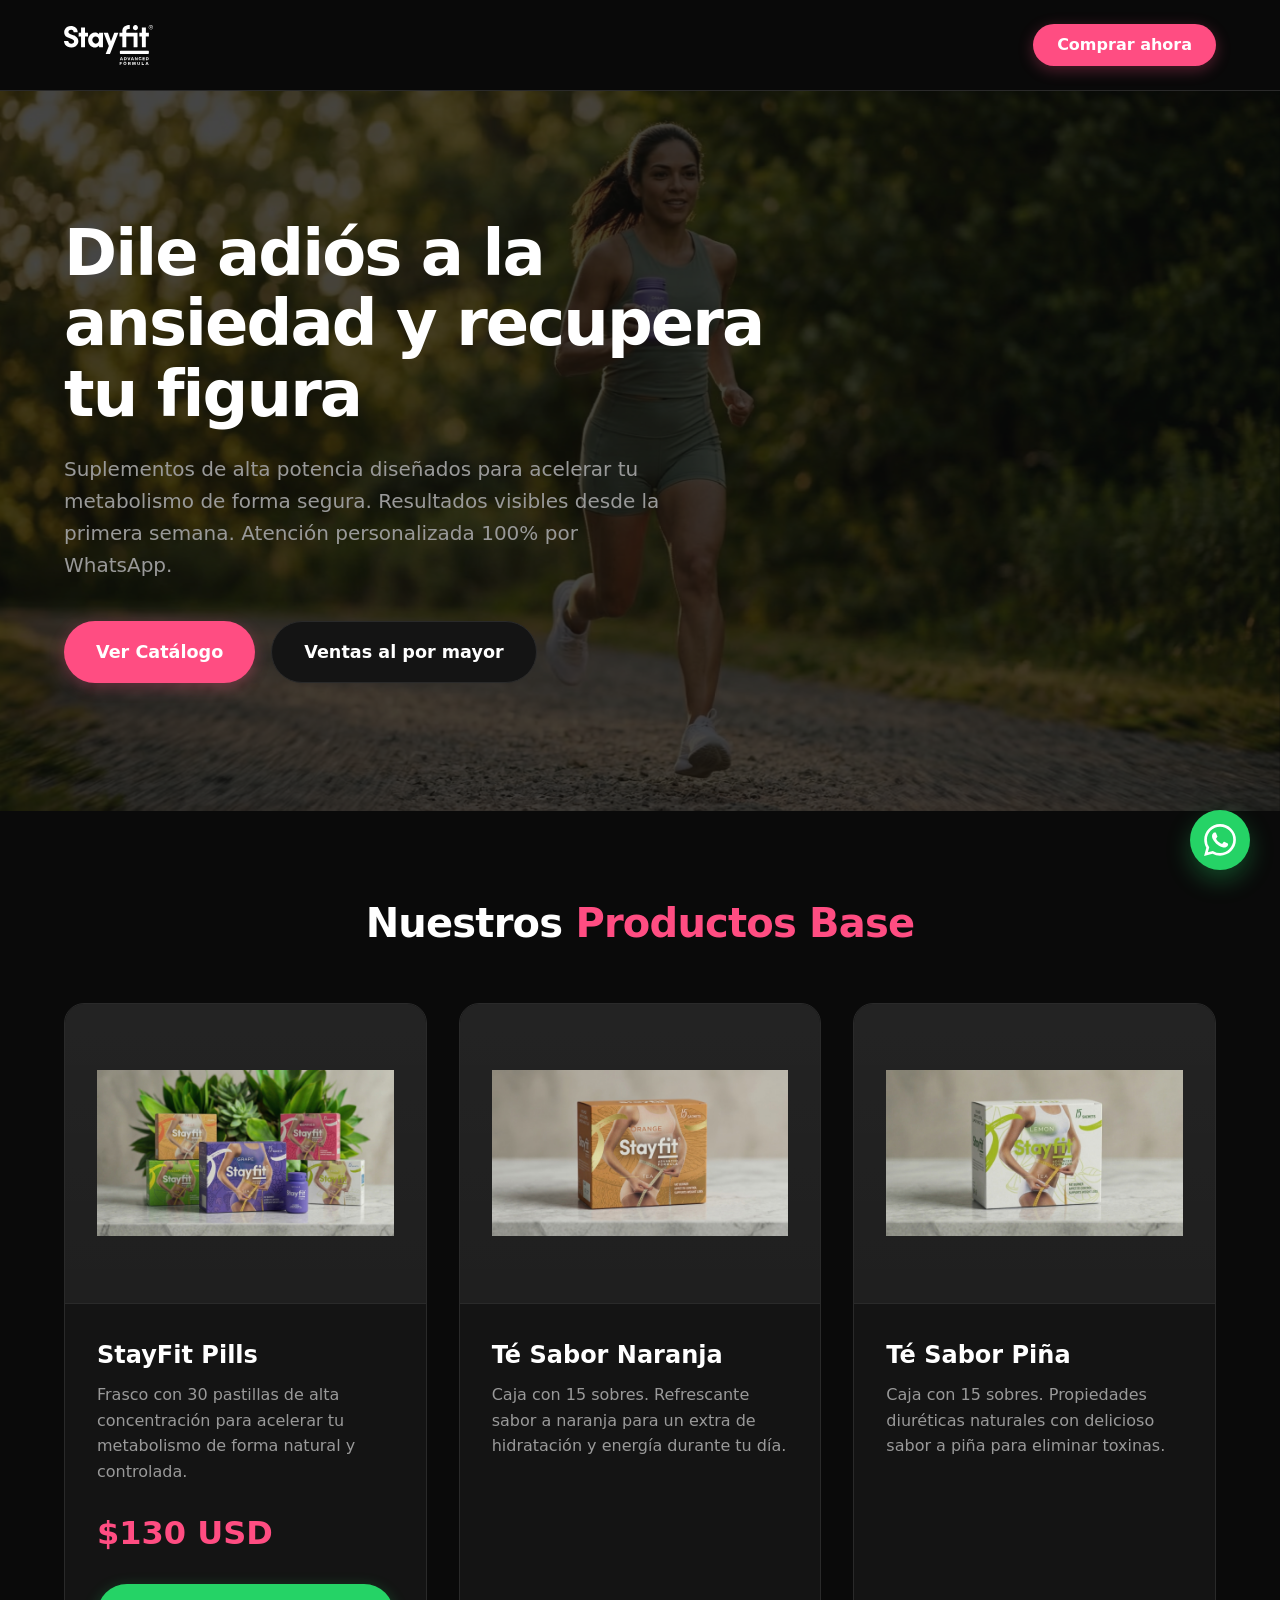
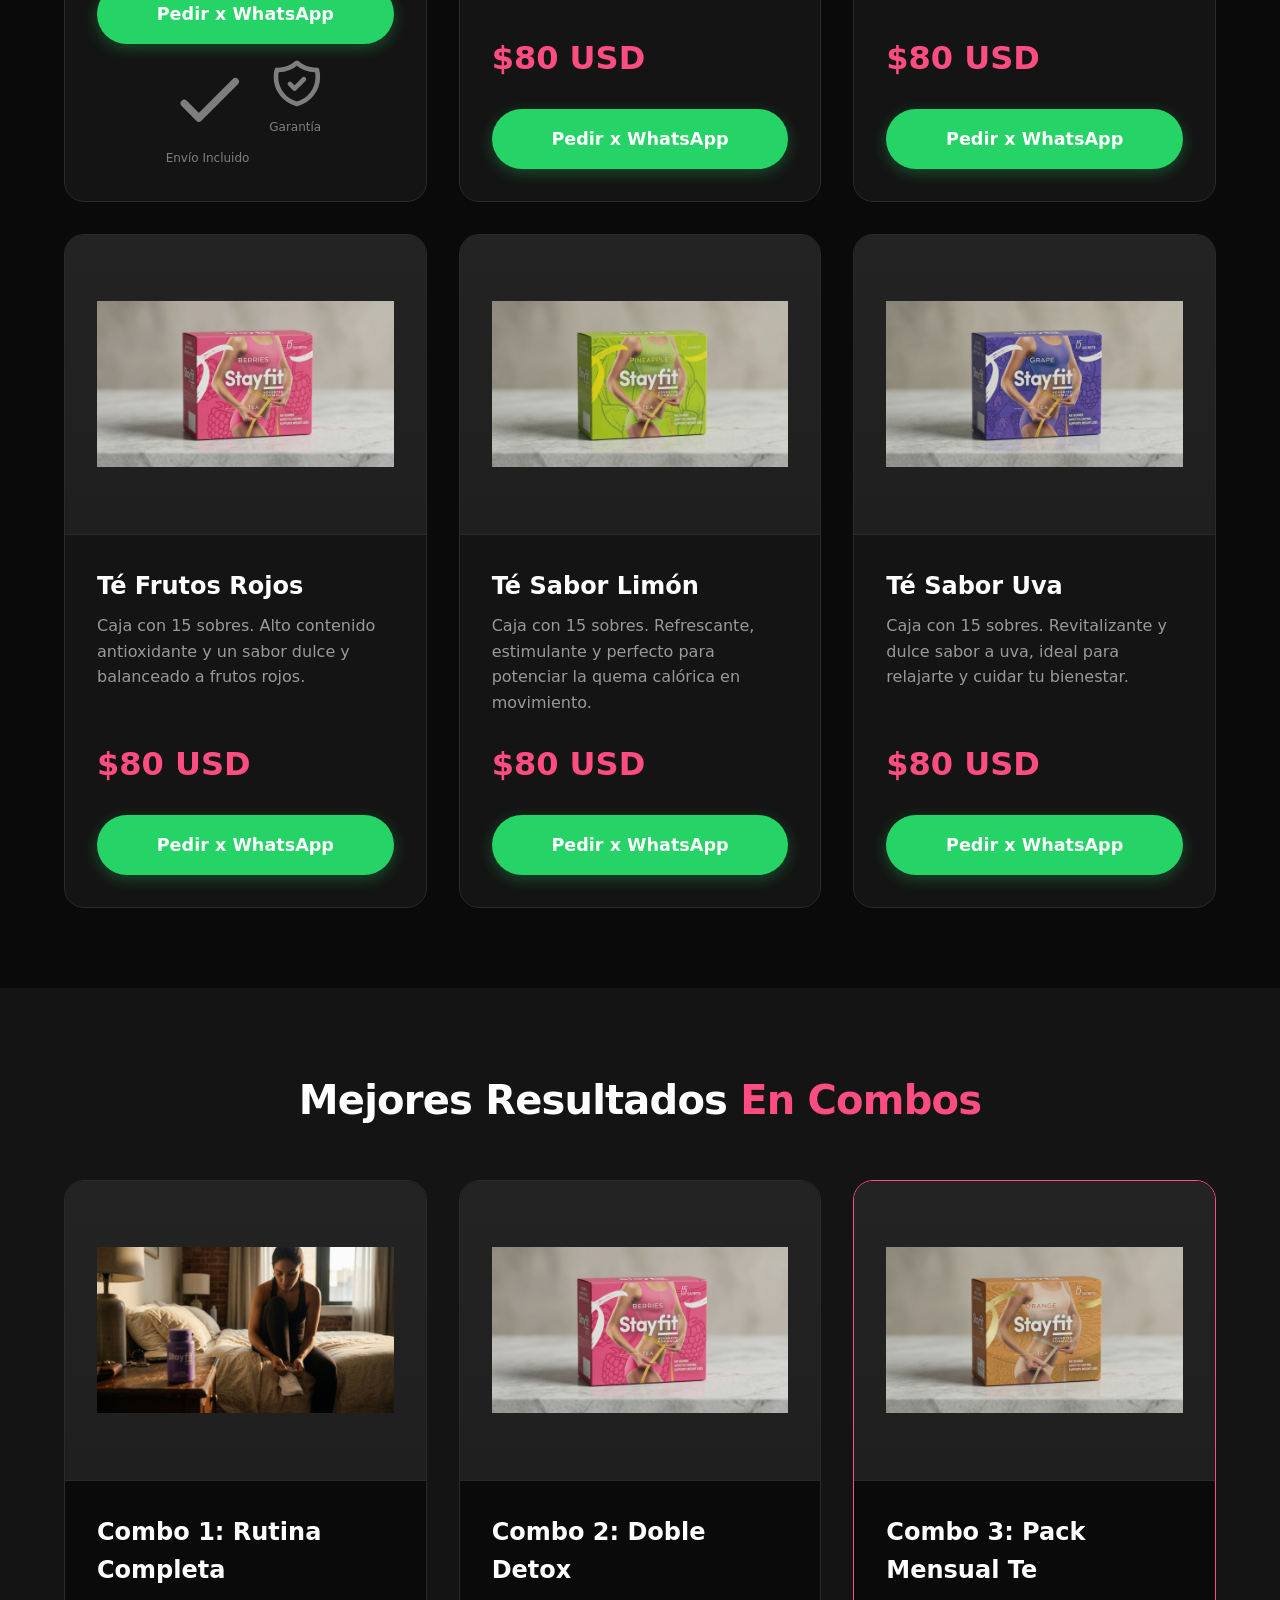
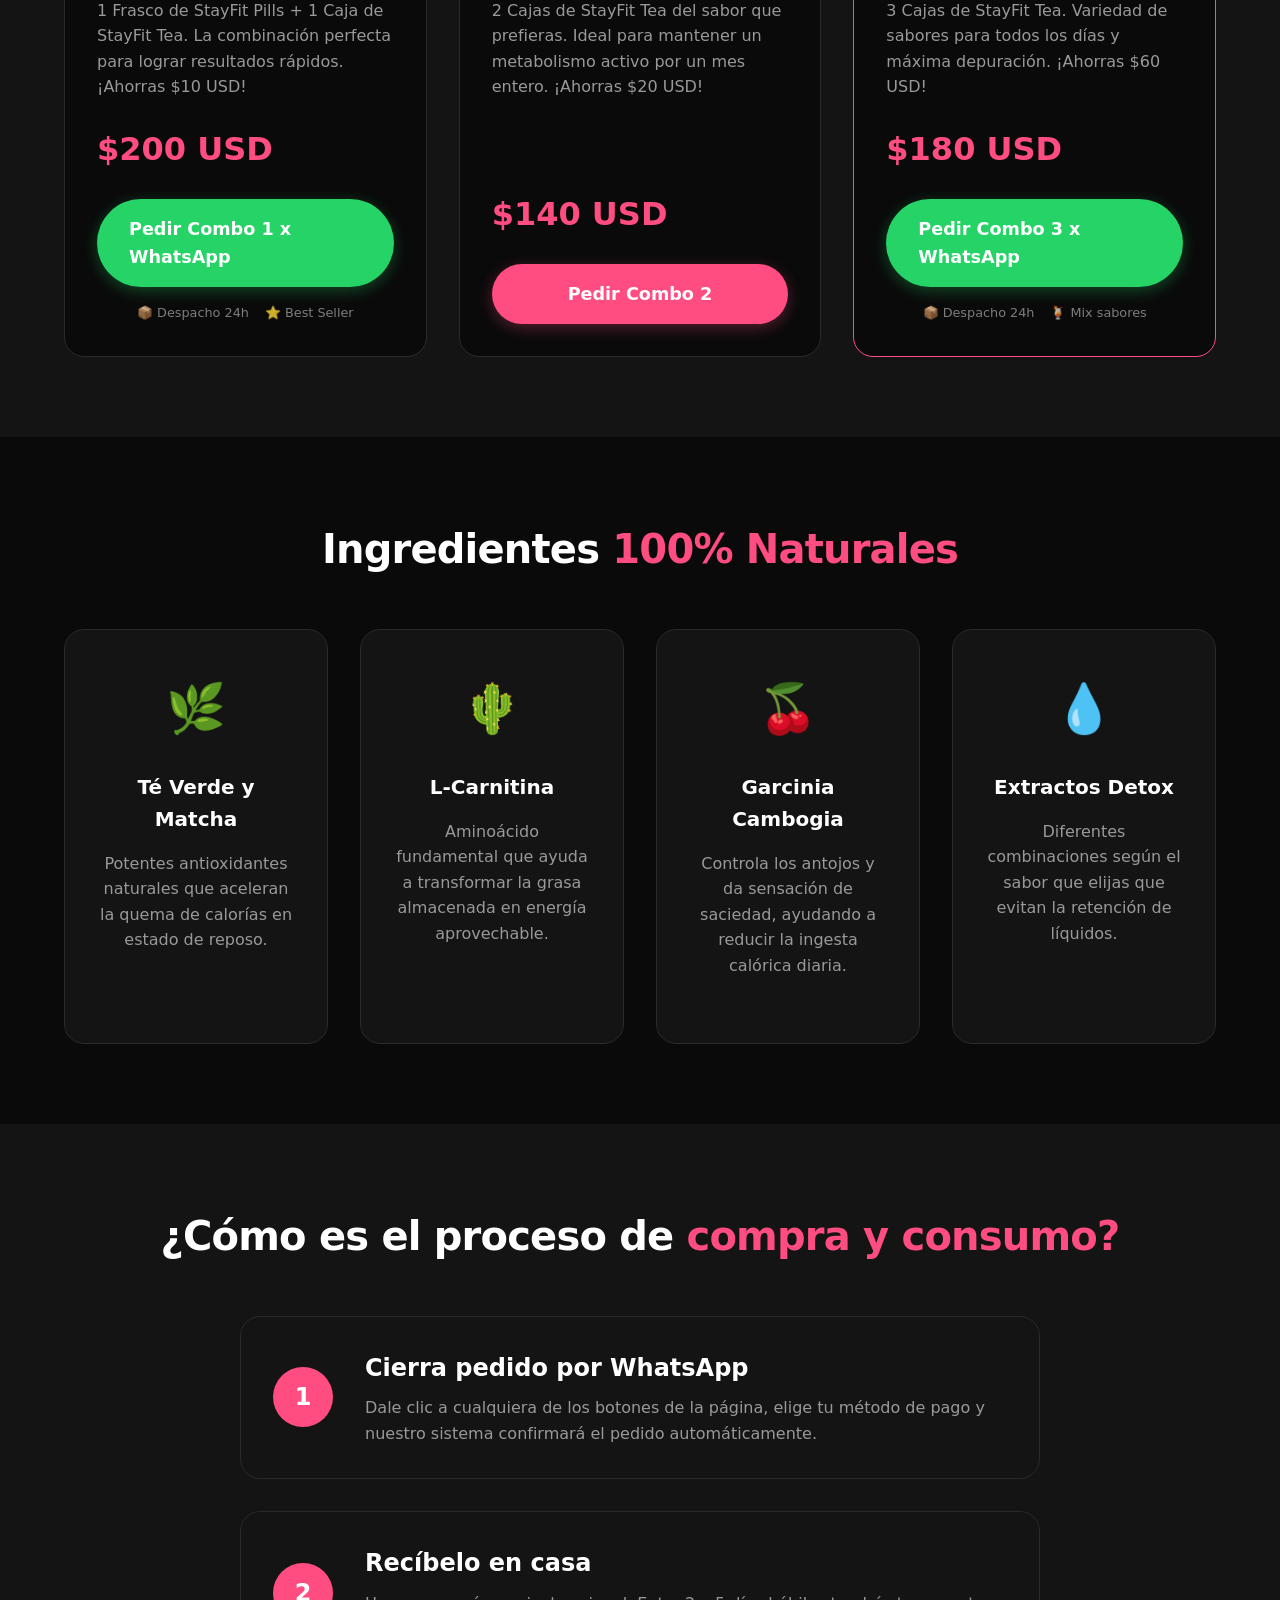
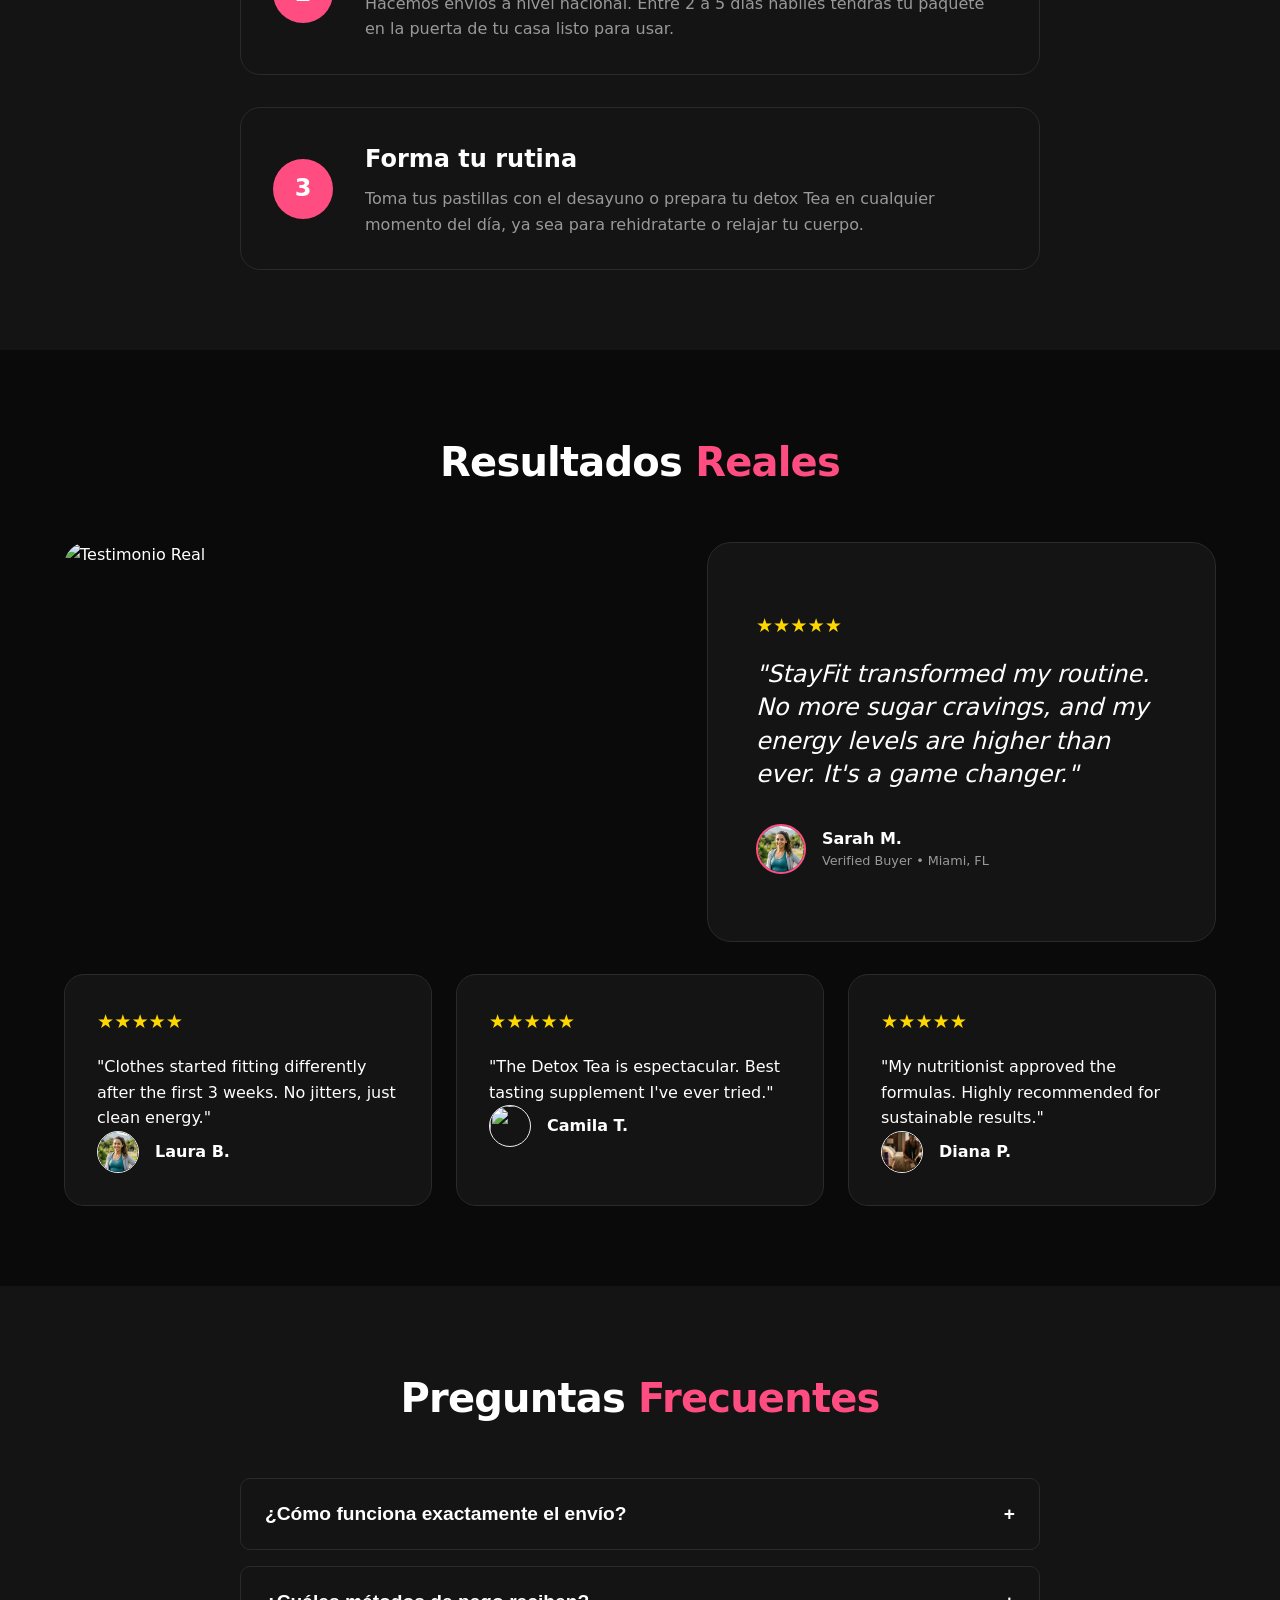
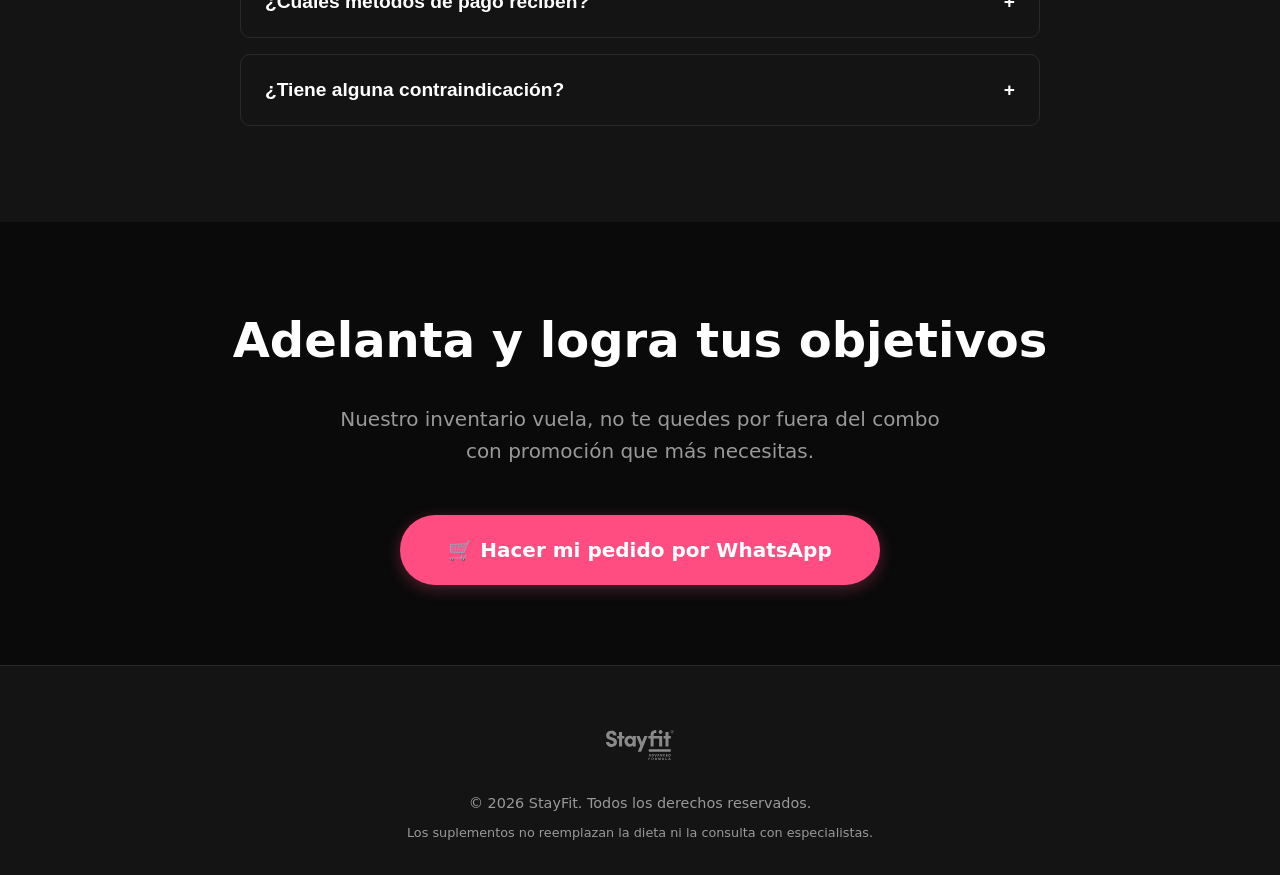
==== commit 1b2faaa5: "Final mobile refinements and content standardization across all product pages" ====
--- a/stayfit_landing_usd.html
+++ b/stayfit_landing_usd.html
@@ -195,9 +195,15 @@
             height: 100%;
             background-image: url('./Media/Fotos publicitarias/Keep_the_product_from_the_reference_image_exactly__delpmaspu (2).png');
             background-size: cover;
-            background-position: center;
+            background-position: top center;
             opacity: 0.25;
             z-index: -1;
+            animation: heroImgFadeIn 2s ease-out forwards;
+        }
+
+        @keyframes heroImgFadeIn {
+            from { transform: scale(1.1); opacity: 0; }
+            to { transform: scale(1.0); opacity: 0.25; }
         }
 
         .hero-content {
@@ -419,6 +425,84 @@
                 flex-direction: column;
                 text-align: center;
             }
+        }
+        /* Testimonials Premium */
+        .testi-grid {
+            display: grid;
+            grid-template-columns: 1.2fr 1fr;
+            gap: 2rem;
+            margin-top: 3rem;
+        }
+
+        .testi-featured {
+            position: relative;
+            border-radius: 24px;
+            overflow: hidden;
+            height: 100%;
+            min-height: 400px;
+        }
+
+        .testi-feat-img {
+            width: 100%;
+            height: 100%;
+            object-fit: cover;
+        }
+
+        .testi-main-card {
+            background-color: var(--surface);
+            padding: 3rem;
+            border-radius: 24px;
+            border: 1px solid var(--border);
+            display: flex;
+            flex-direction: column;
+            justify-content: center;
+        }
+
+        .stars {
+            color: #ffd700;
+            margin-bottom: 1rem;
+            font-size: 1.2rem;
+        }
+
+        .testi-quote {
+            font-size: 1.5rem;
+            font-weight: 500;
+            line-height: 1.4;
+            margin-bottom: 2rem;
+            font-style: italic;
+        }
+
+        .testi-author {
+            display: flex;
+            align-items: center;
+            gap: 1rem;
+        }
+
+        .testi-author img {
+            width: 50px;
+            height: 50px;
+            border-radius: 50%;
+            object-fit: cover;
+            border: 2px solid var(--accent);
+        }
+
+        .testi-small-grid {
+            display: grid;
+            grid-template-columns: repeat(auto-fit, minmax(280px, 1fr));
+            gap: 1.5rem;
+            margin-top: 2rem;
+        }
+
+        .testi-small {
+            background-color: var(--surface);
+            padding: 2rem;
+            border-radius: 20px;
+            border: 1px solid var(--border);
+        }
+
+        @media (max-width: 900px) {
+            .testi-grid { grid-template-columns: 1fr; }
+            .testi-featured { min-height: 300px; }
         }
     </style>
 </head>
@@ -663,29 +747,51 @@
     </section>
 
     <!-- Testimonials Section -->
-    <section class="section-padding">
-        <div class="container text-center">
-            <h2 class="section-title">Resultados <span>Reales</span></h2>
-            <div class="grid" style="grid-template-columns: repeat(auto-fit, minmax(250px, 1fr));">
-                <div class="card" style="background: none; border: none;">
-                    <div class="card-body" style="background-color: var(--surface); border-radius: 20px;">
-                        <div style="font-size: 1.5rem; color: #ffd700; margin-bottom: 1rem;">★★★★★</div>
-                        <p class="card-desc" style="font-style: italic;">"Llevo ya un mes consumiendo las pills y el té de naranja. Mi metabolismo despertó y tengo muchísima más energía. Superó mis expectativas."</p>
-                        <h4 style="margin-top: 1rem;">- Laura Camila G.</h4>
-                    </div>
-                </div>
-                <div class="card" style="background: none; border: none;">
-                    <div class="card-body" style="background-color: var(--surface); border-radius: 20px;">
-                        <div style="font-size: 1.5rem; color: #ffd700; margin-bottom: 1rem;">★★★★★</div>
-                        <p class="card-desc" style="font-style: italic;">"Excelente producto. Sufro todo el día con mis antojos en el trabajo y la verdad el té de frutos rojos me ha mantenido saciada."</p>
-                        <h4 style="margin-top: 1rem;">- Mariana V.</h4>
-                    </div>
-                </div>
-                <div class="card" style="background: none; border: none;">
-                    <div class="card-body" style="background-color: var(--surface); border-radius: 20px;">
-                        <div style="font-size: 1.5rem; color: #ffd700; margin-bottom: 1rem;">★★★★★</div>
-                        <p class="card-desc" style="font-style: italic;">"Compré el combo mensual. Lo súper recomiendo sobre todo para evitar retener líquidos después de hacer ejercicio. Es de alta calidad."</p>
-                        <h4 style="margin-top: 1rem;">- Estefanía L.</h4>
+    <section class="section-padding" id="testi">
+        <div class="container">
+            <h2 class="section-title text-center">Resultados <span>Reales</span></h2>
+            
+            <div class="testi-grid">
+                <div class="testi-featured">
+                    <img src="./Media/Fotos publicitarias/satisfied_customer_lifestyle.png" class="testi-feat-img" alt="Testimonio Real">
+                </div>
+                
+                <div class="testi-main-card">
+                    <div class="stars">★★★★★</div>
+                    <p class="testi-quote">"StayFit transformed my routine. No more sugar cravings, and my energy levels are higher than ever. It's a game changer."</p>
+                    <div class="testi-author">
+                        <img src="./Media/Fotos publicitarias/laura_b.png" alt="Sarah">
+                        <div>
+                            <h4 style="margin:0;">Sarah M.</h4>
+                            <p style="margin:0; font-size:0.8rem; color:var(--text-muted);">Verified Buyer • Miami, FL</p>
+                        </div>
+                    </div>
+                </div>
+            </div>
+
+            <div class="testi-small-grid">
+                <div class="testi-small">
+                    <div class="stars">★★★★★</div>
+                    <p>"Clothes started fitting differently after the first 3 weeks. No jitters, just clean energy."</p>
+                    <div class="testi-author">
+                        <img src="./Media/Fotos publicitarias/laura_b.png" style="width: 42px; height: 42px; border-radius: 50%; object-fit: cover; border: 1.5px solid #eee;">
+                        <div><h4 style="margin:0; font-size:1rem;">Laura B.</h4></div>
+                    </div>
+                </div>
+                <div class="testi-small">
+                    <div class="stars">★★★★★</div>
+                    <p>"The Detox Tea is espectacular. Best tasting supplement I've ever tried."</p>
+                    <div class="testi-author">
+                        <img src="./Media/Fotos de producto/SINFONÍA%20PARA%20UN%20MUNDO%20MEJOR%20%20StayFit.png" style="width: 42px; height: 42px; border-radius: 50%; object-fit: cover; border: 1.5px solid #eee;">
+                        <div><h4 style="margin:0; font-size:1rem;">Camila T.</h4></div>
+                    </div>
+                </div>
+                <div class="testi-small">
+                    <div class="stars">★★★★★</div>
+                    <p>"My nutritionist approved the formulas. Highly recommended for sustainable results."</p>
+                    <div class="testi-author">
+                        <img src="./Media/Fotos publicitarias/CC%20por%20Antarctica%20Films%20Argentina.png" style="width: 42px; height: 42px; border-radius: 50%; object-fit: cover; border: 1.5px solid #eee;">
+                        <div><h4 style="margin:0; font-size:1rem;">Diana P.</h4></div>
                     </div>
                 </div>
             </div>
@@ -733,8 +839,8 @@
         <div class="container">
             <h2 style="font-size: 3rem; margin-bottom: 1.5rem; font-weight: 800;">Adelanta y logra tus objetivos</h2>
             <p style="font-size: 1.25rem; color: var(--text-muted); margin-bottom: 3rem; max-width: 600px; margin-left: auto; margin-right: auto;">Nuestro inventario vuela, no te quedes por fuera del combo con promoción que más necesitas.</p>
-            <a href="https://wa.me/573103296863?text=Hola%2C%20quiero%20informaci%C3%B3n%20para%20comprar%20%F0%9F%8D%B5" target="_blank" class="btn btn-whatsapp" style="font-size: 1.25rem; padding: 1.2rem 3rem;">
-                Hacer mi pedido por WhatsApp
+            <a href="https://wa.me/573103296863?text=Hola%2C%20quiero%20hacer%20mi%20pedido%20USD%20de%20StayFit%20🌿" target="_blank" class="btn btn-primary btn-pulse" style="font-size: 1.25rem; padding: 1.2rem 3rem; text-decoration: none;">
+                🛒 Hacer mi pedido por WhatsApp
             </a>
         </div>
     </section>
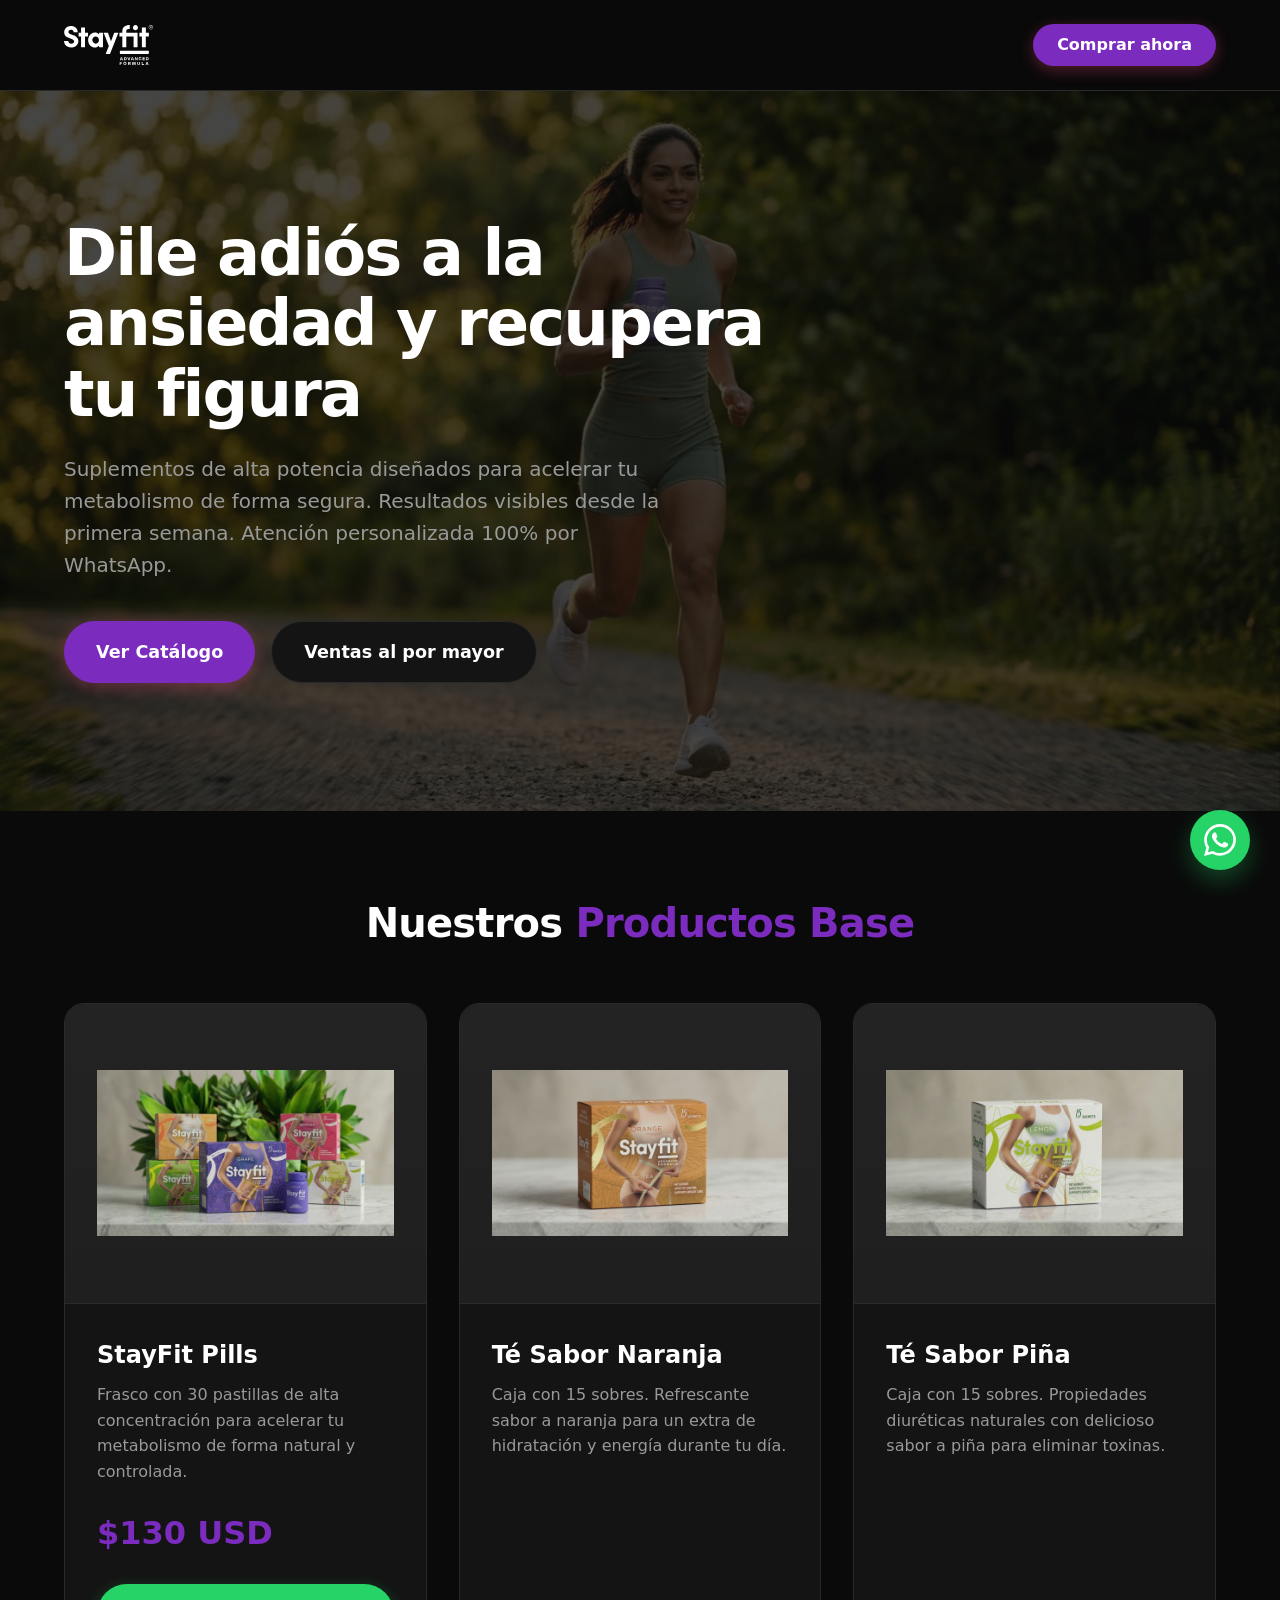
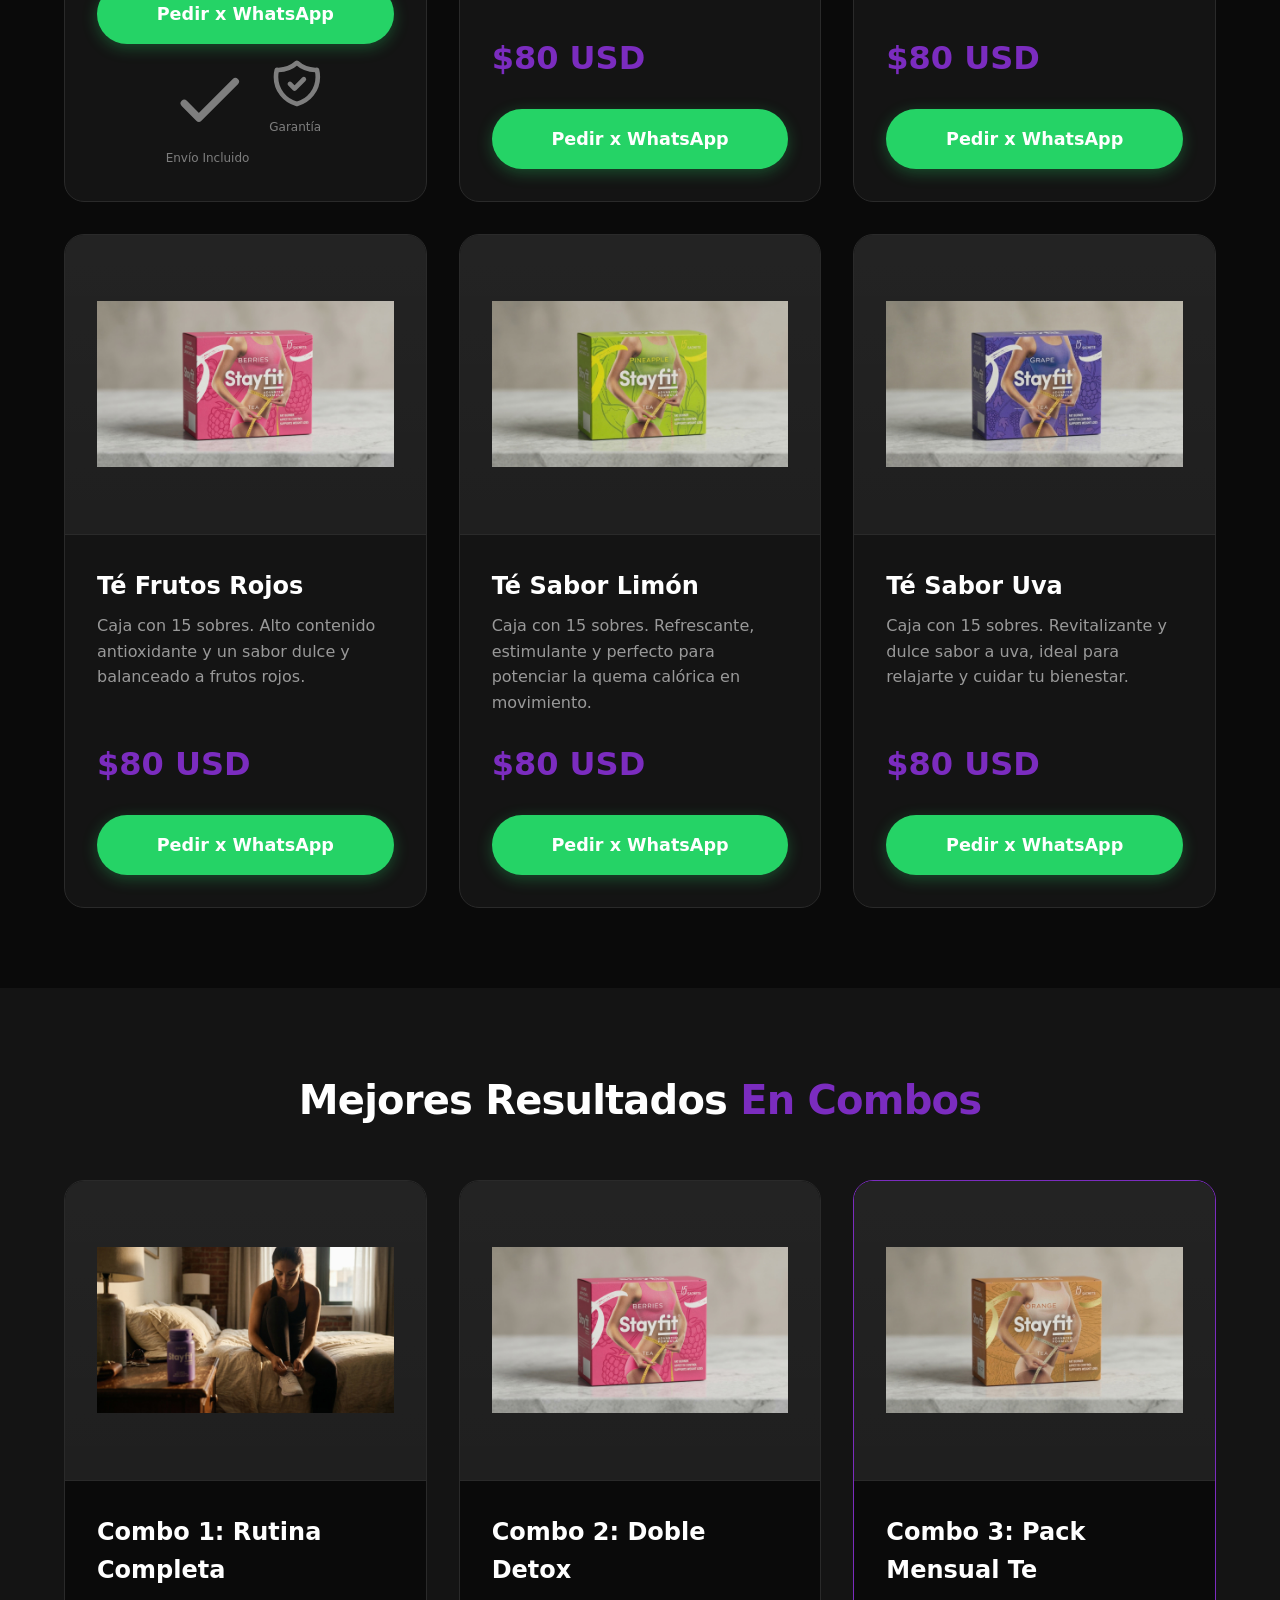
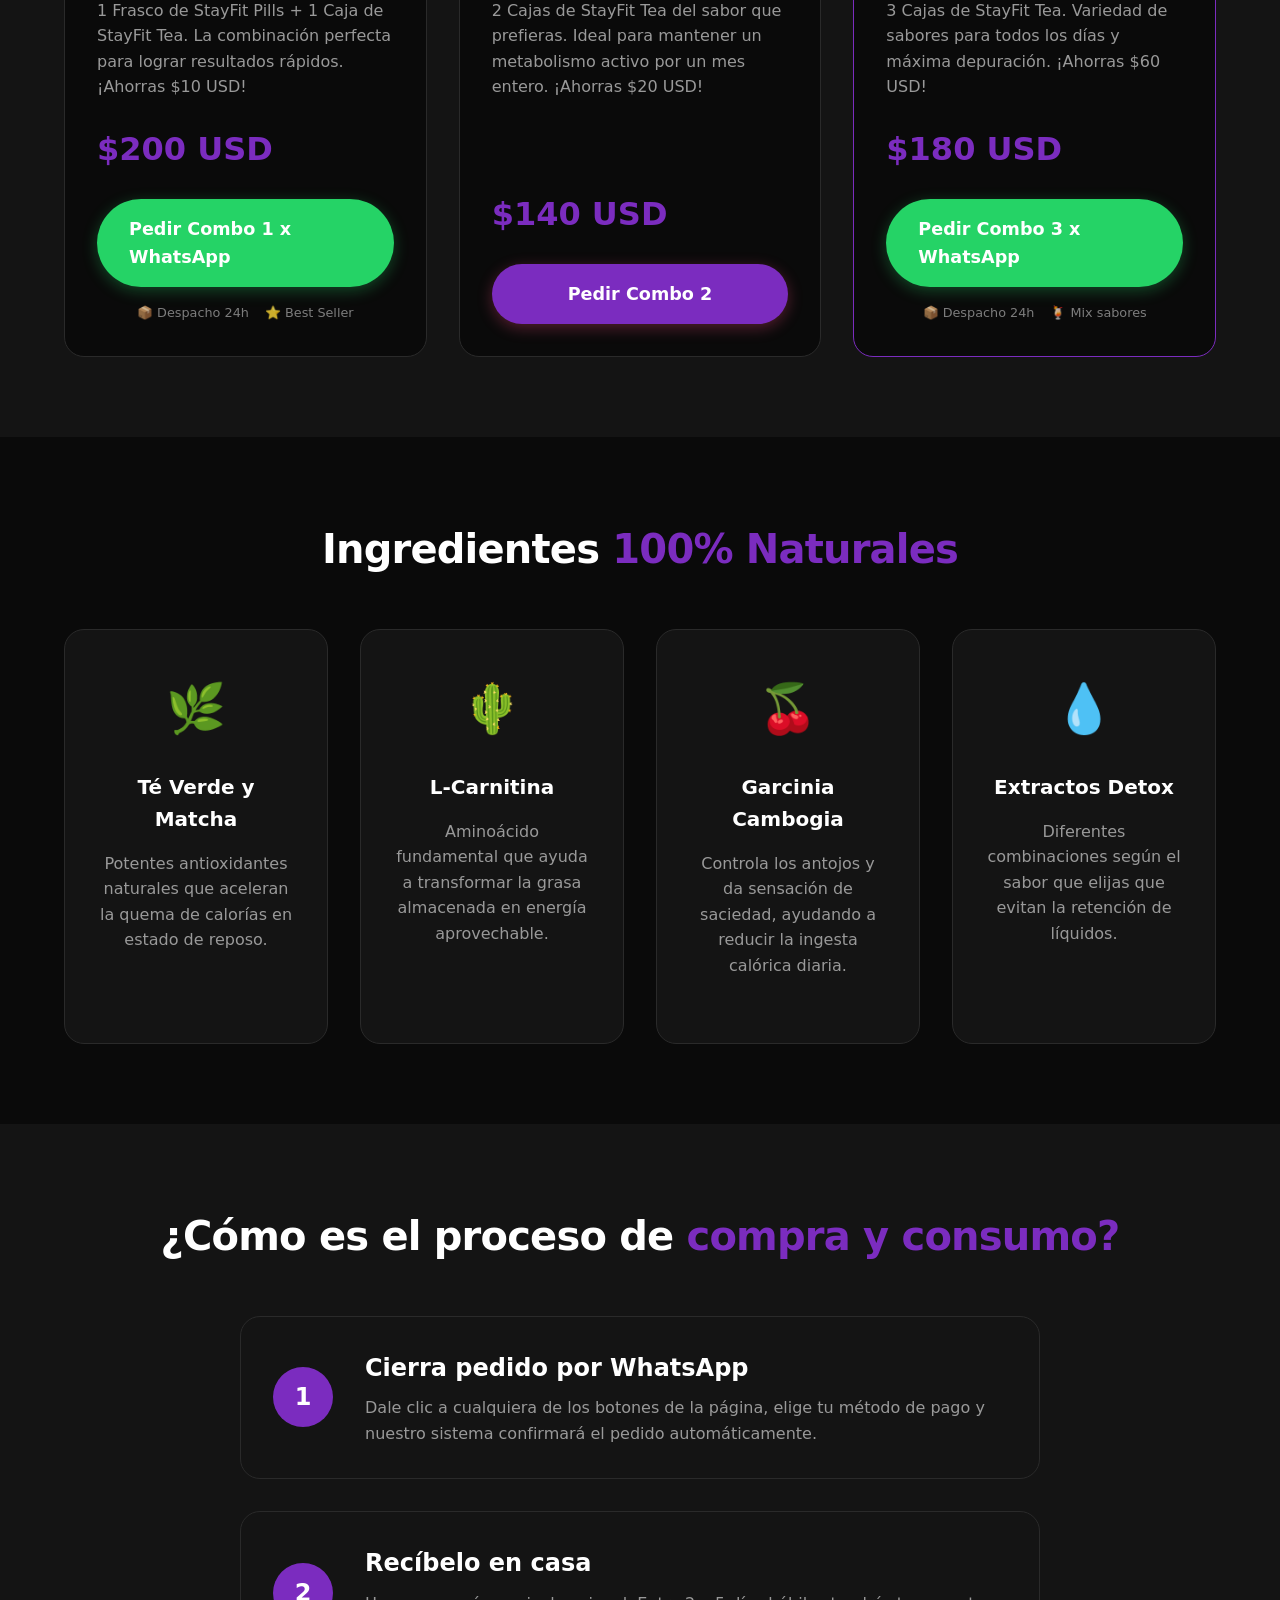
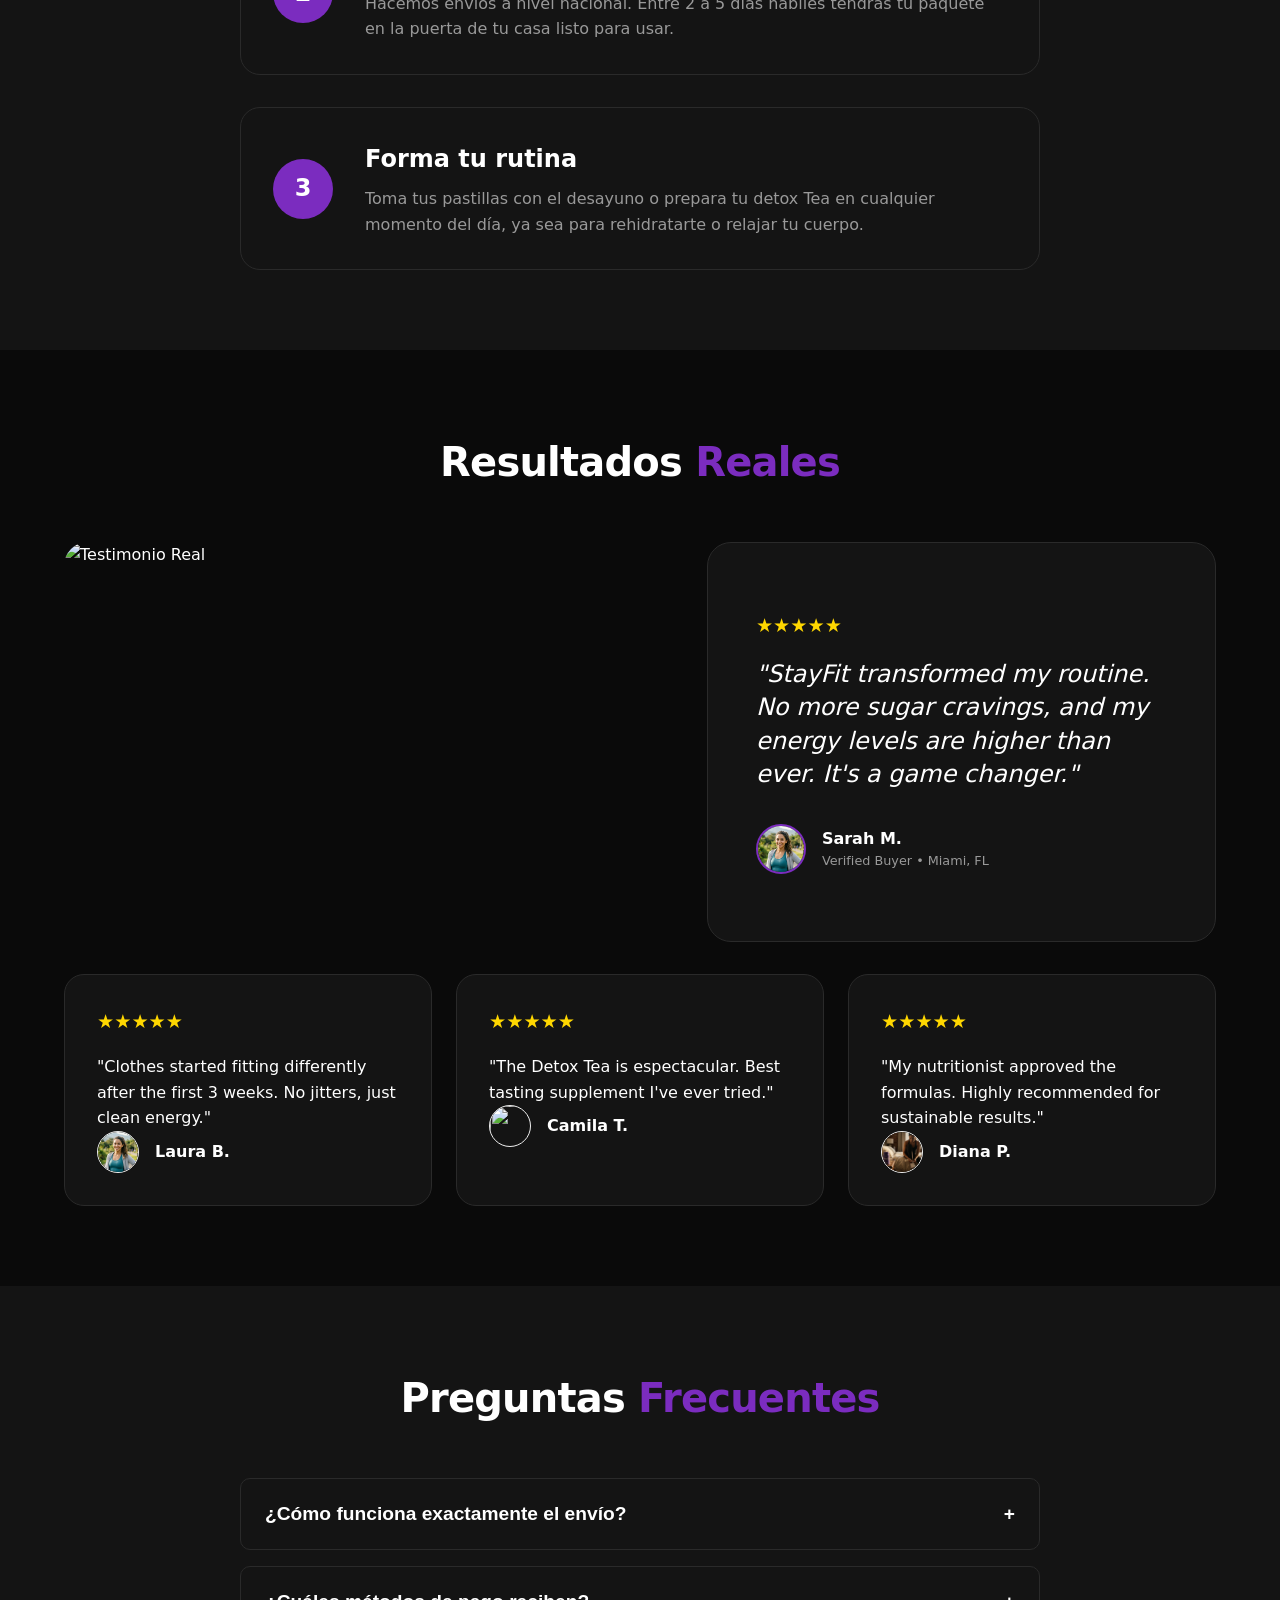
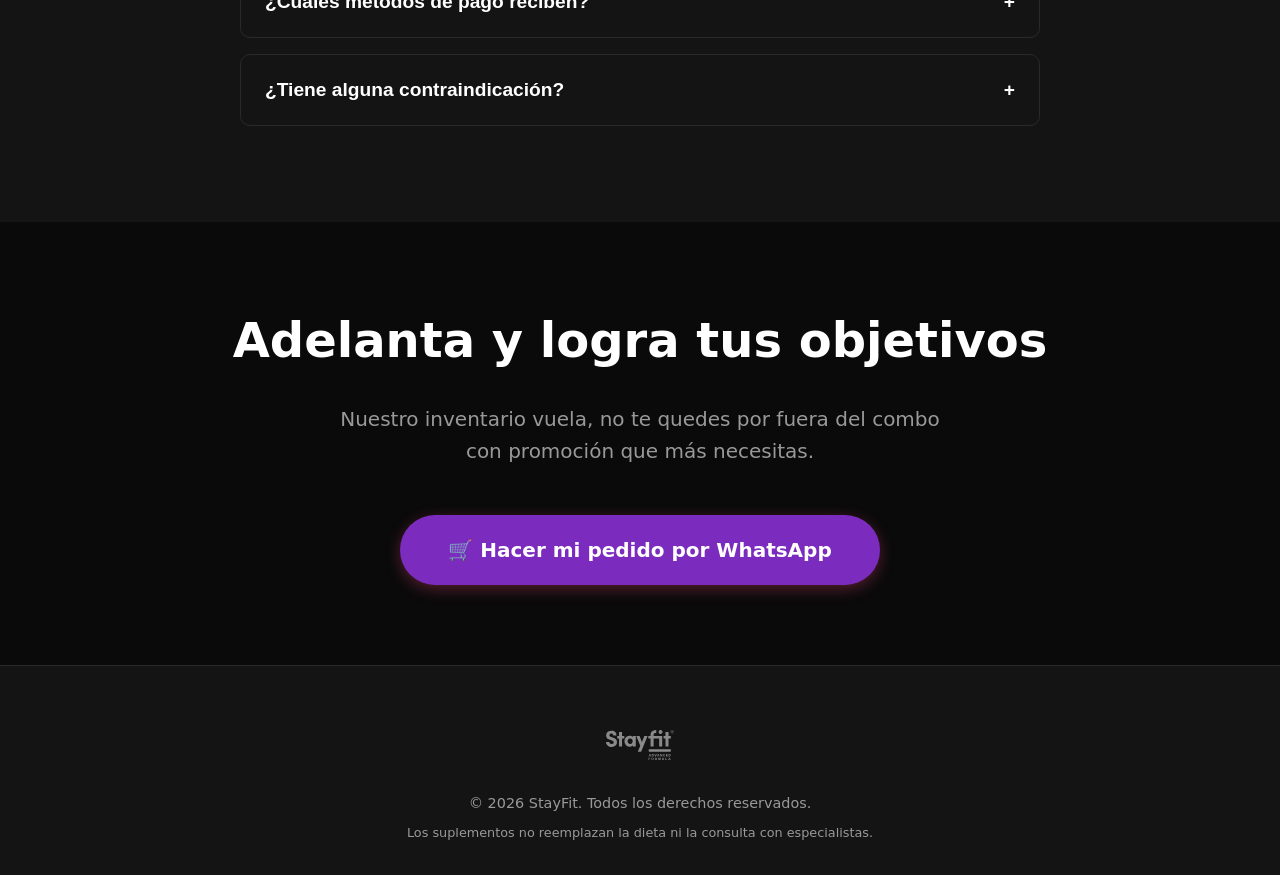
==== commit b788c31e: "fix(ui): apply color globally and sync flavor slider logic" ====
--- a/stayfit_landing_usd.html
+++ b/stayfit_landing_usd.html
@@ -9,8 +9,8 @@
             --bg: #0a0a0a;
             --surface: #141414;
             --surface-hover: #1f1f1f;
-            --accent: #ff4d82;
-            --accent-hover: #e03c6b;
+            --accent: #7B2CBF;
+            --accent-hover: #5A189A;
             --text: #ffffff;
             --text-muted: #999999;
             --border: #2a2a2a;
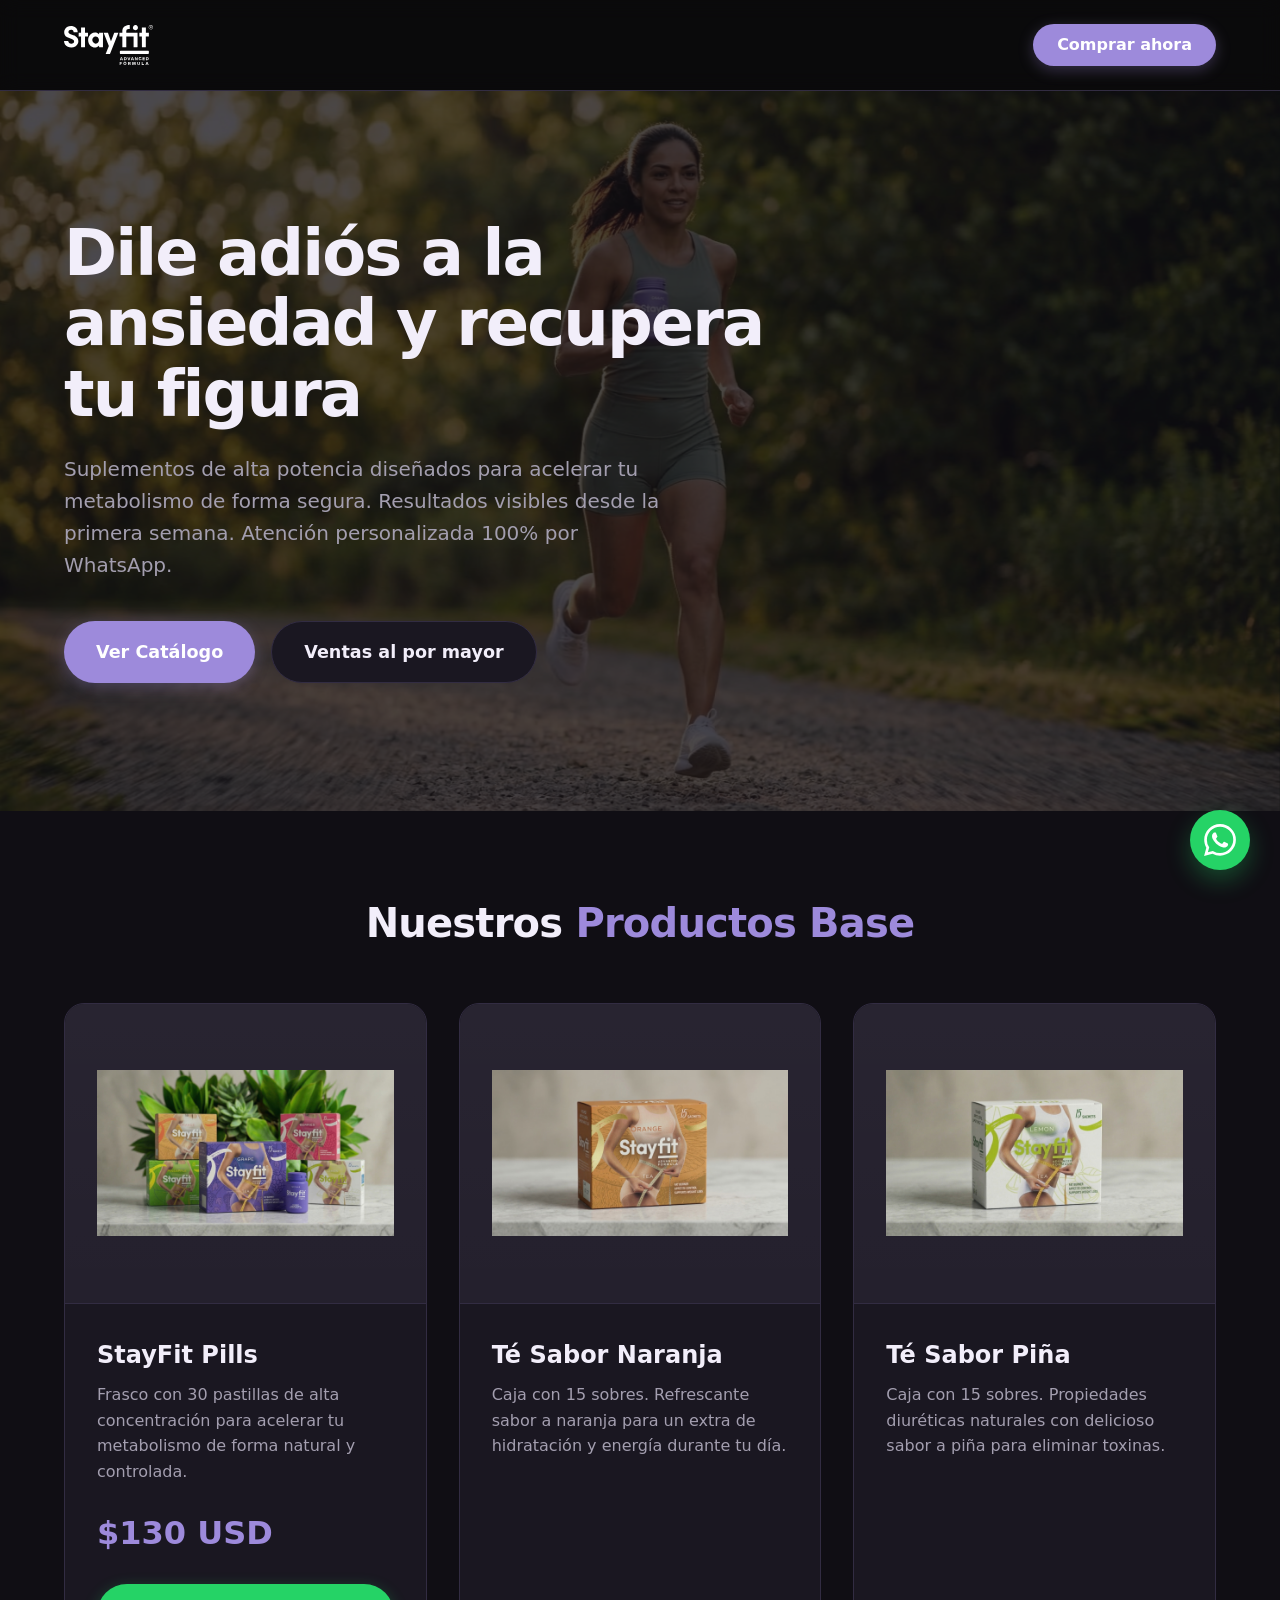
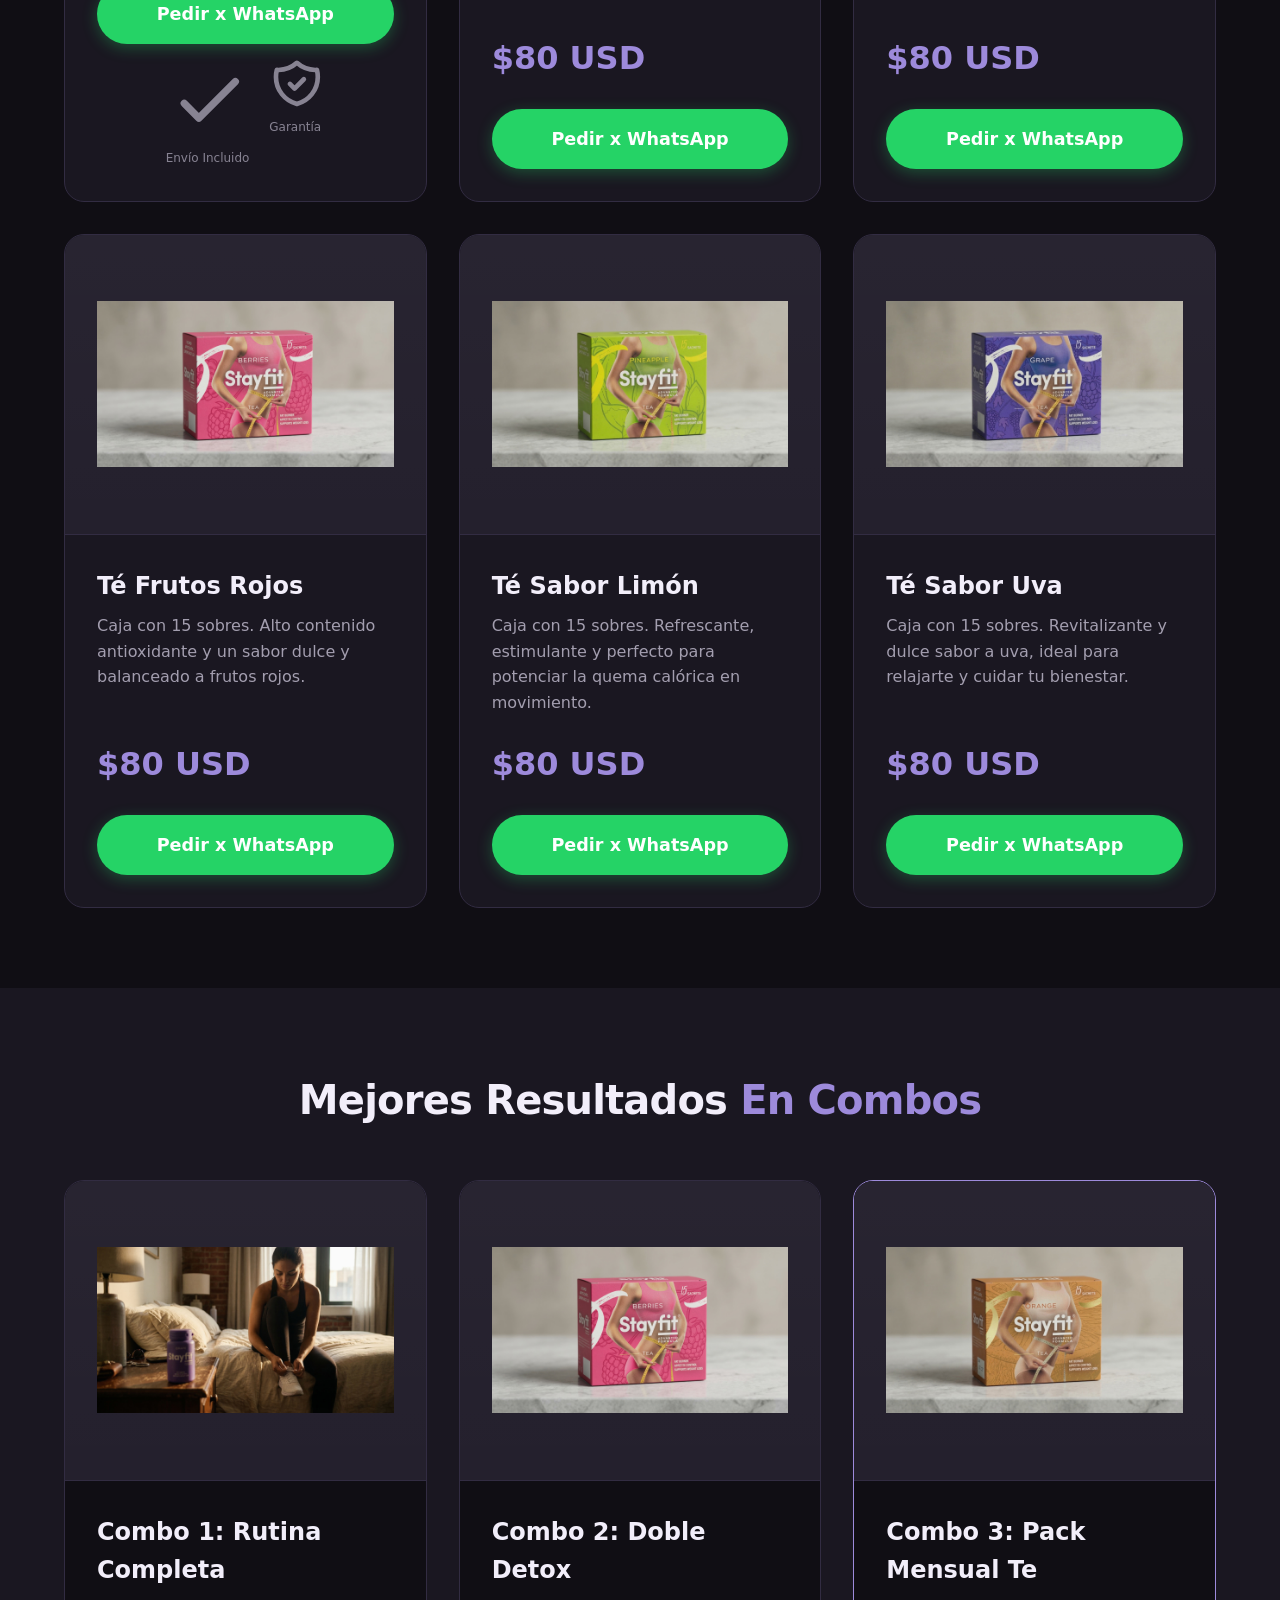
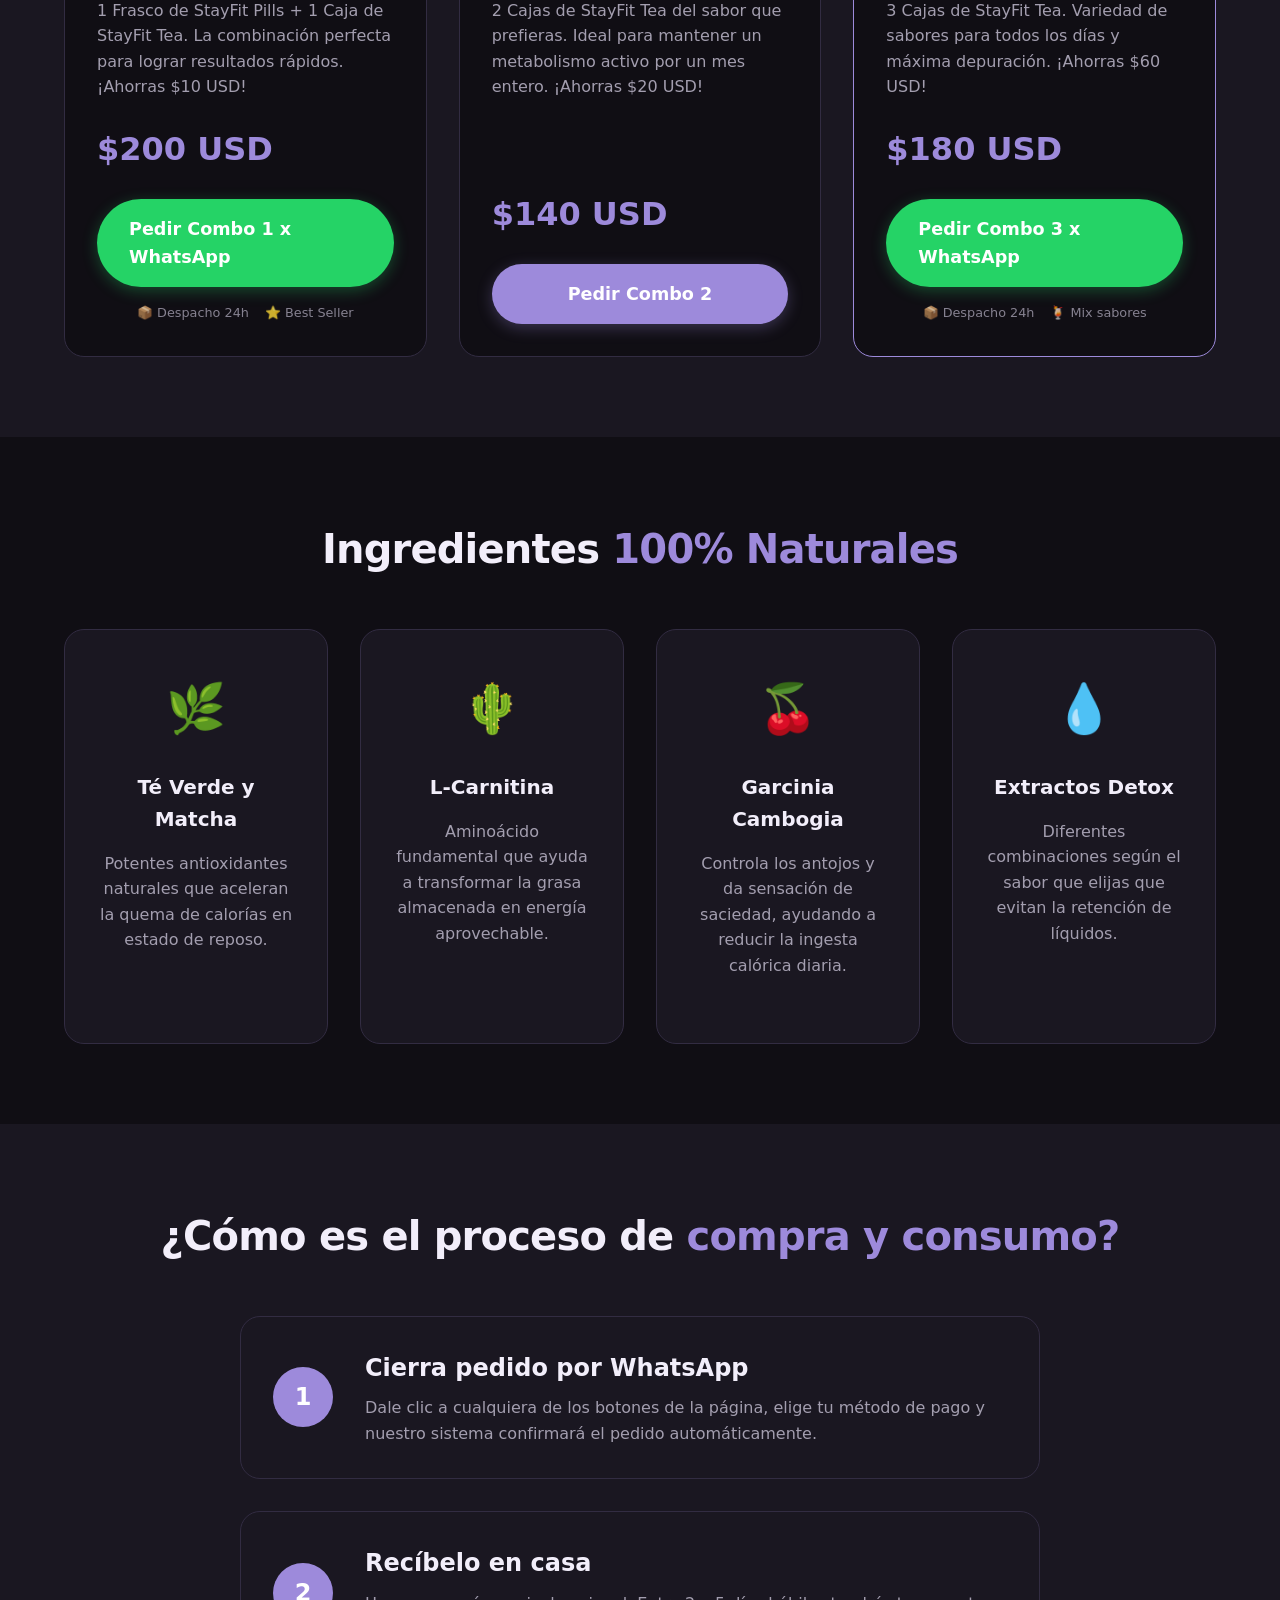
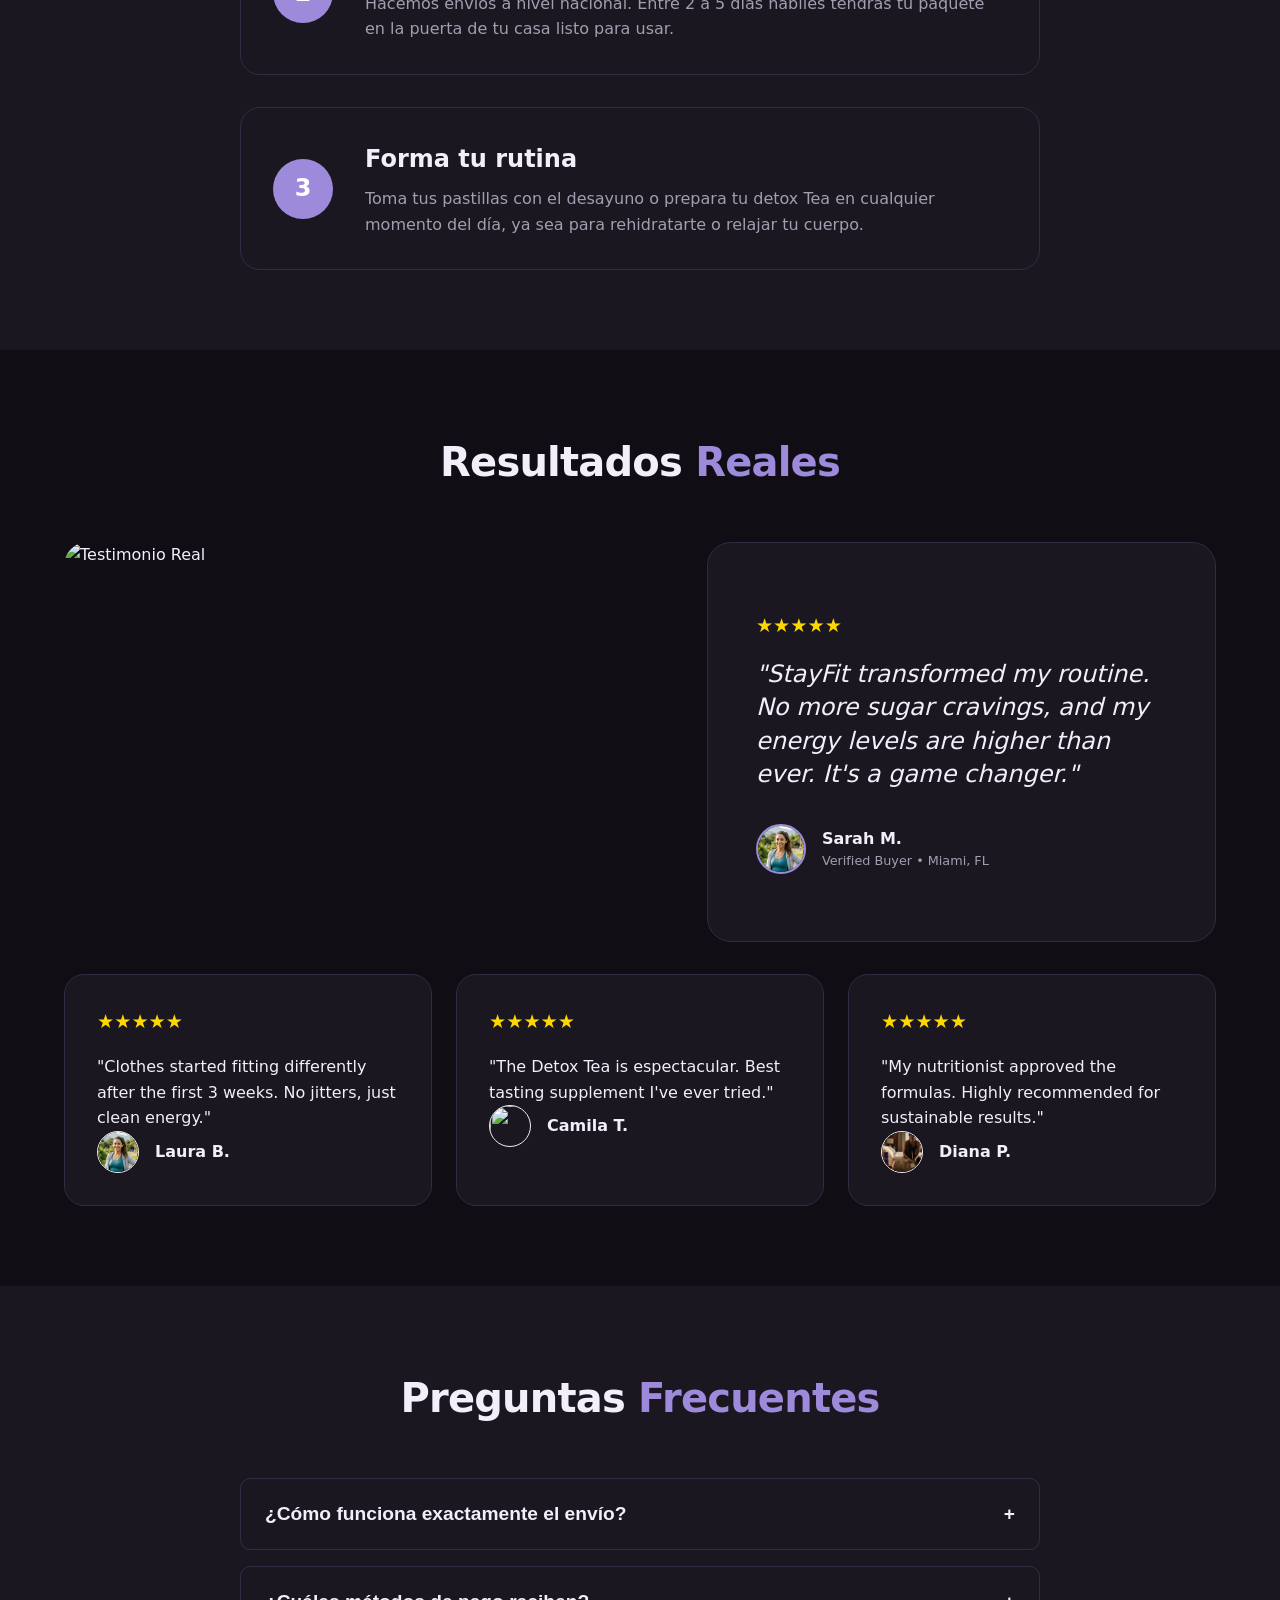
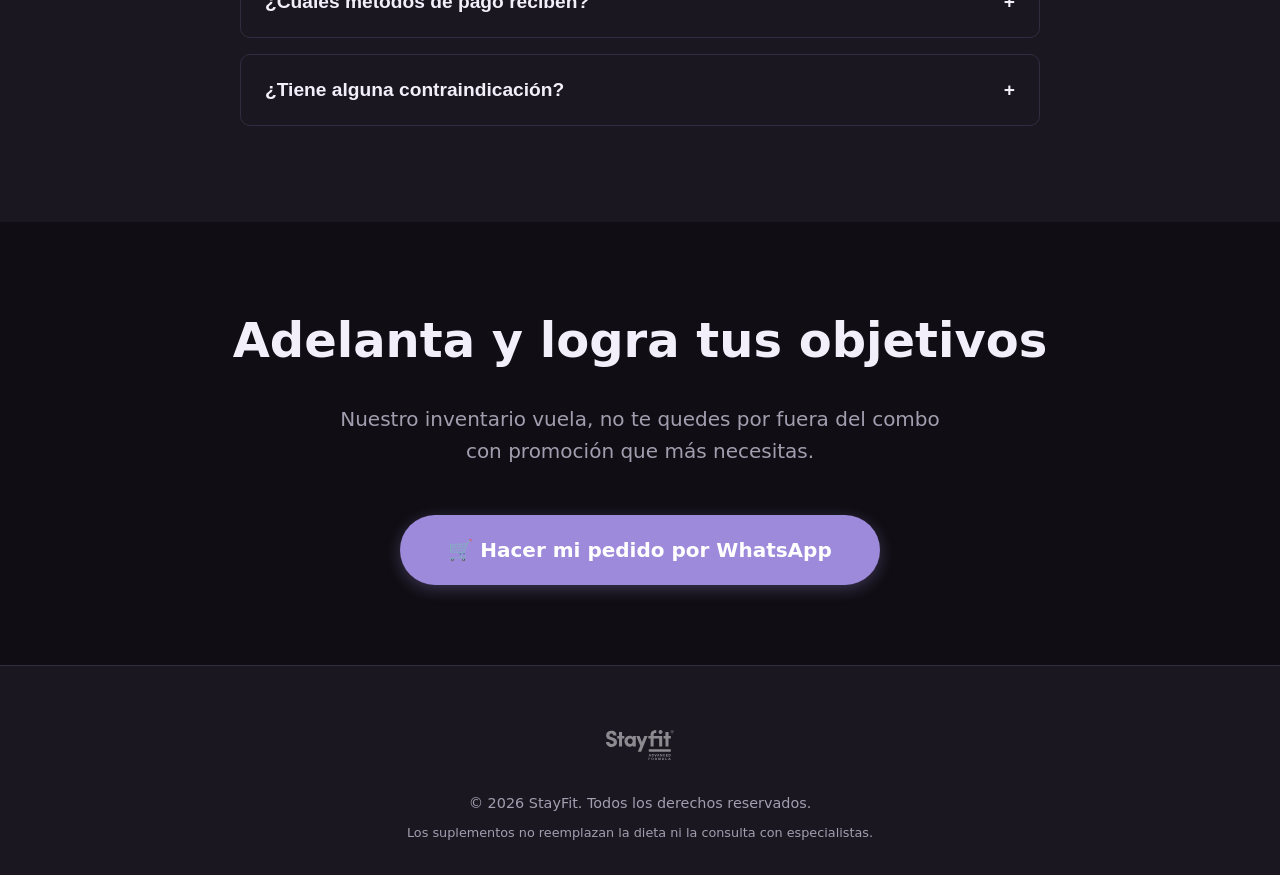
==== commit 57e72725: "feat(ui): implement premium lilac design system" ====
--- a/stayfit_landing_usd.html
+++ b/stayfit_landing_usd.html
@@ -6,14 +6,14 @@
     <title>StayFit — Transforma tu figura con suplementos naturales</title>
     <style>
         :root {
-            --bg: #0a0a0a;
-            --surface: #141414;
-            --surface-hover: #1f1f1f;
-            --accent: #7B2CBF;
-            --accent-hover: #5A189A;
-            --text: #ffffff;
-            --text-muted: #999999;
-            --border: #2a2a2a;
+            --bg: #100E14;
+            --surface: #1A1721;
+            --surface-hover: #24202D;
+            --accent: #9D8ADB;
+            --accent-hover: #8A73CD;
+            --text: #F2EEFA;
+            --text-muted: #A39EAF;
+            --border: #322C42;
             --whatsapp-green: #25D366;
             --font-family: 'Inter', system-ui, -apple-system, sans-serif;
             --transition: all 0.3s ease;
@@ -101,13 +101,13 @@
         .btn-primary {
             background-color: var(--accent);
             color: white;
-            box-shadow: 0 4px 15px rgba(255, 77, 130, 0.3);
+            box-shadow: 0 4px 15px rgba(157, 138, 219, 0.3);
         }
 
         .btn-primary:hover {
             background-color: var(--accent-hover);
             transform: translateY(-2px);
-            box-shadow: 0 6px 20px rgba(255, 77, 130, 0.4);
+            box-shadow: 0 6px 20px rgba(157, 138, 219, 0.4);
         }
 
         .btn-whatsapp {
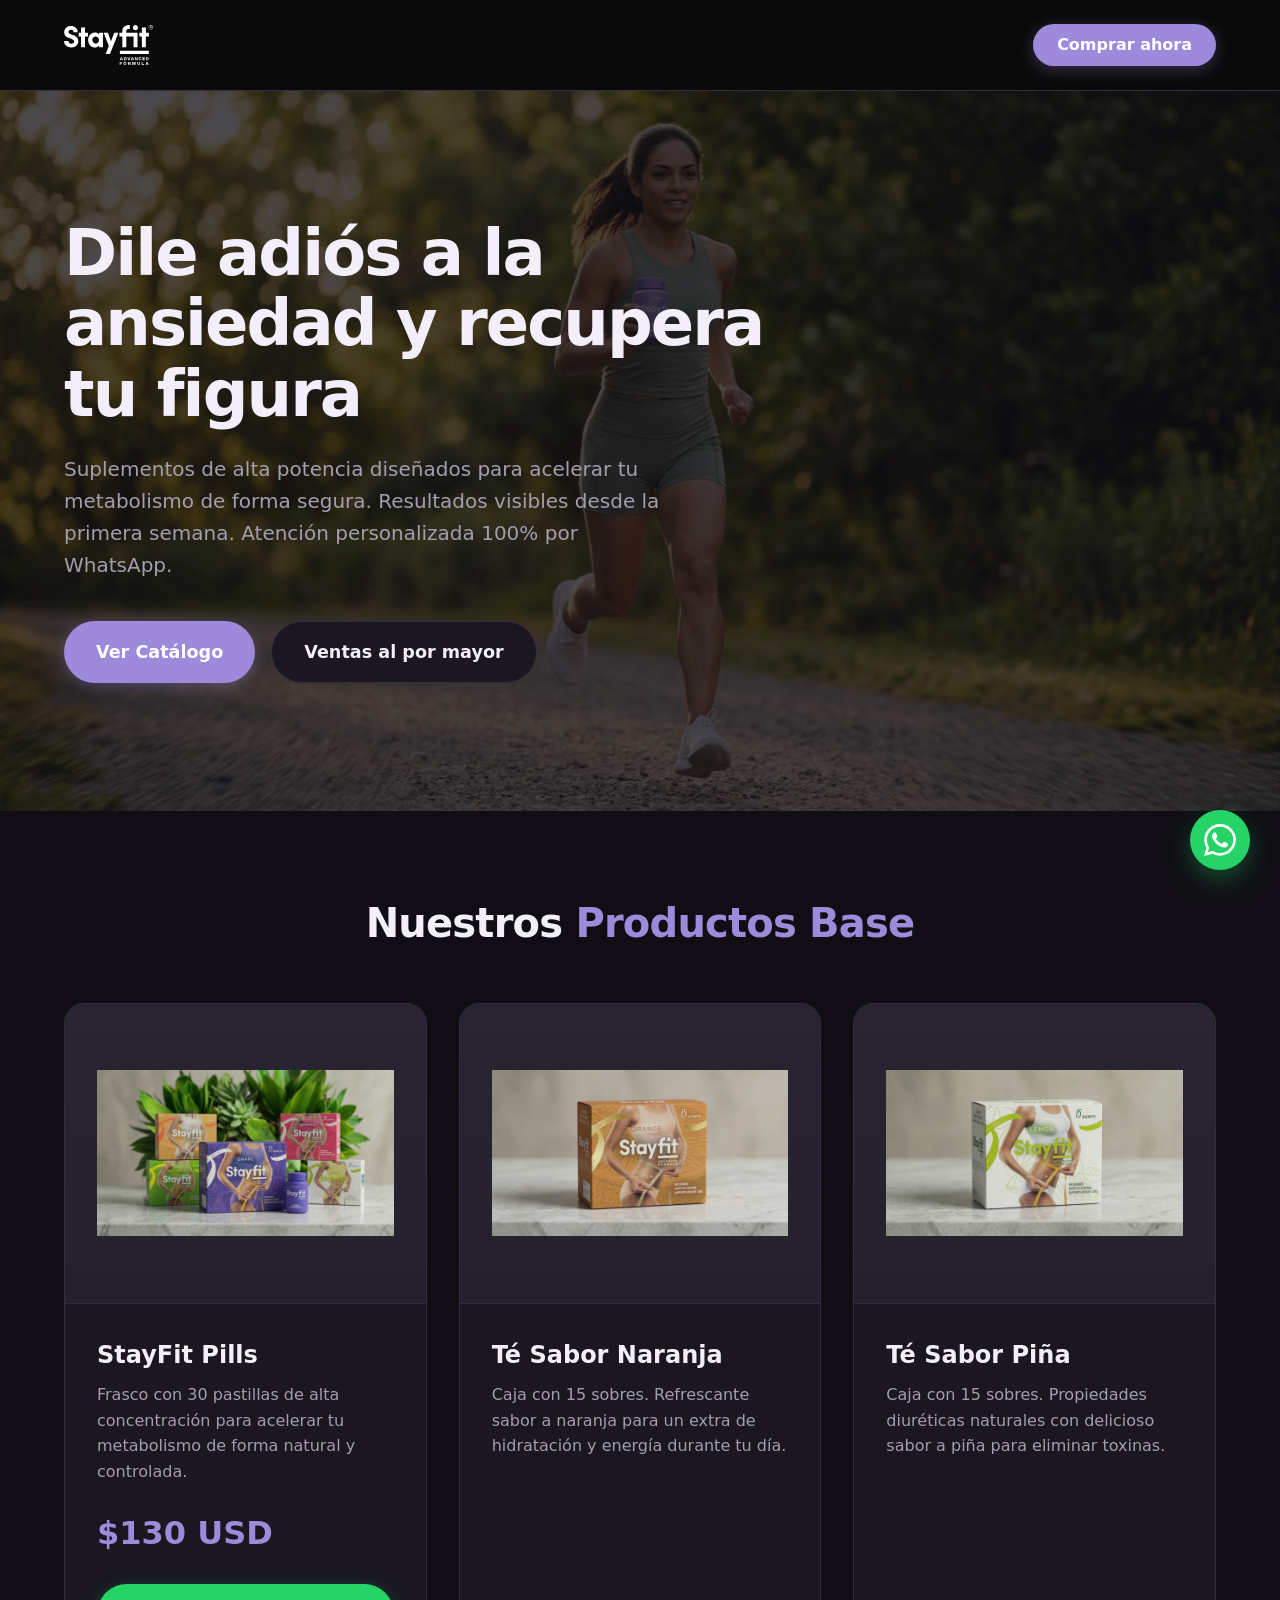
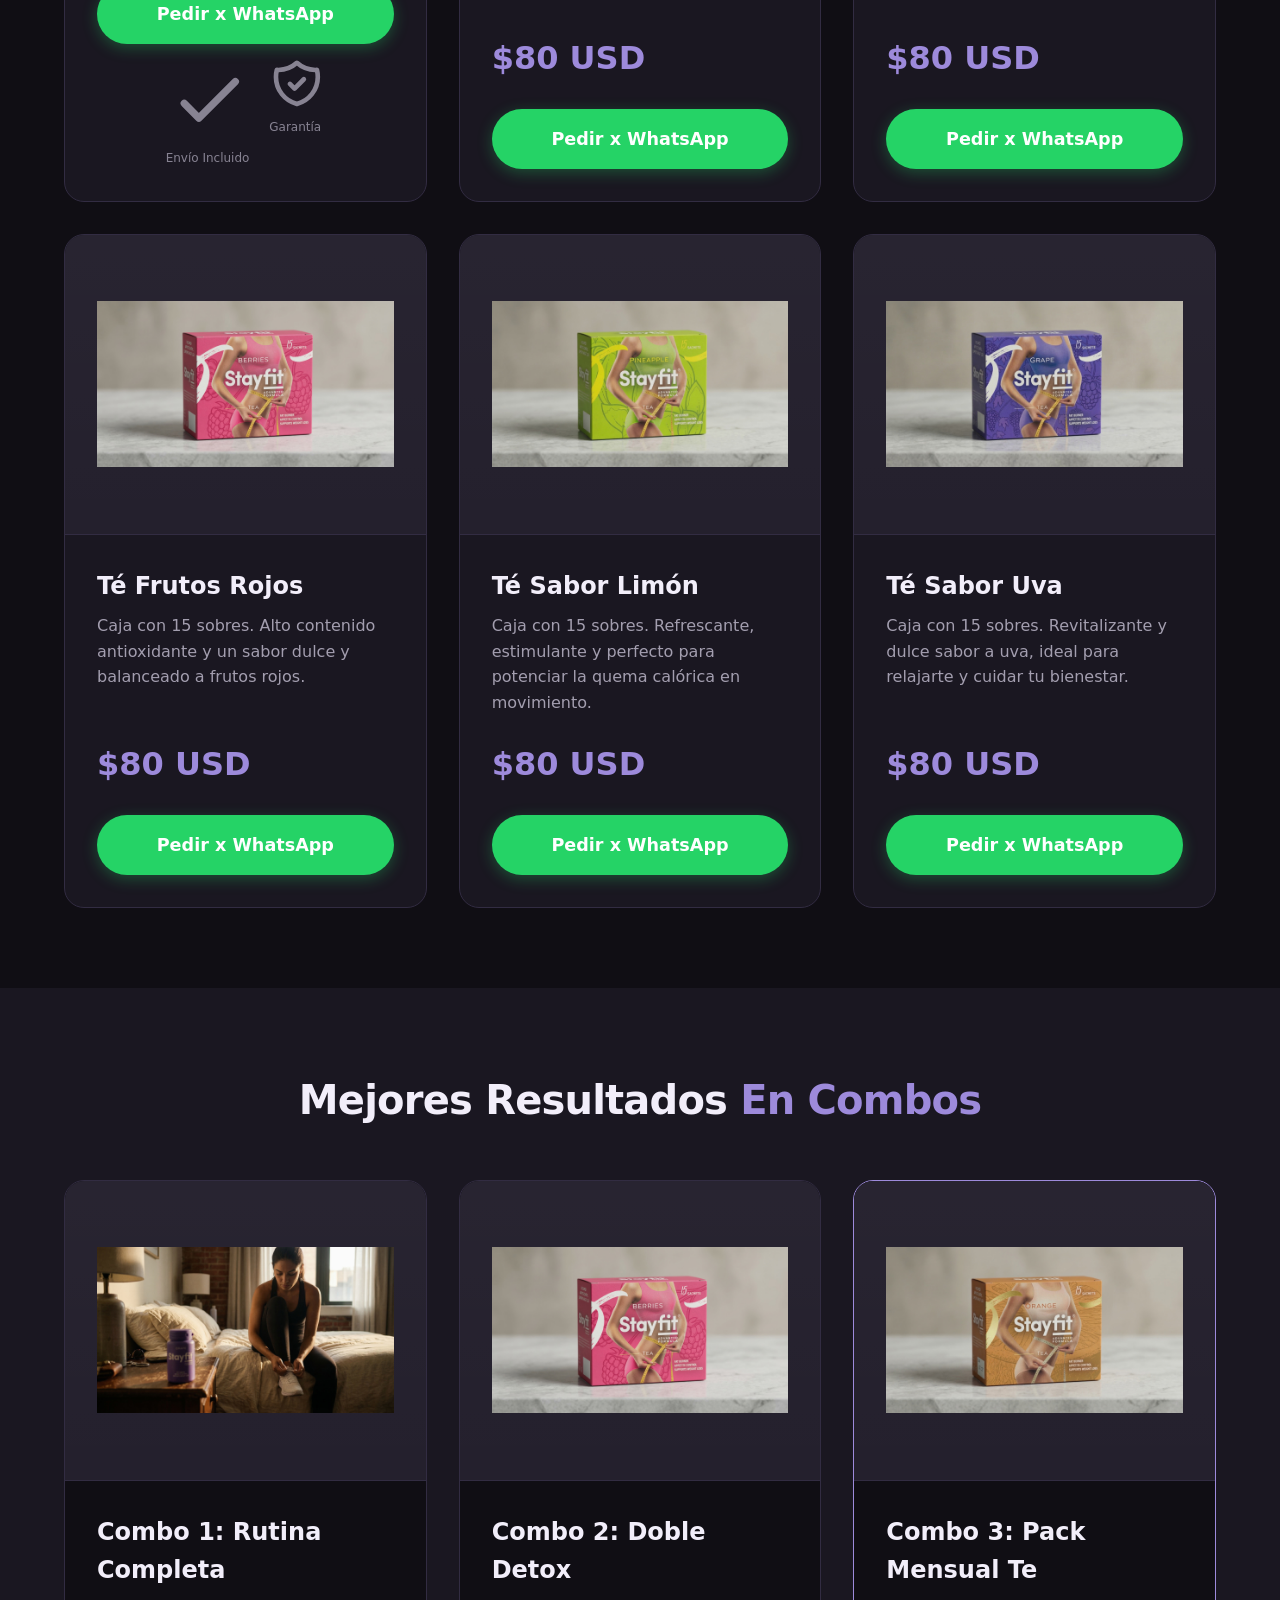
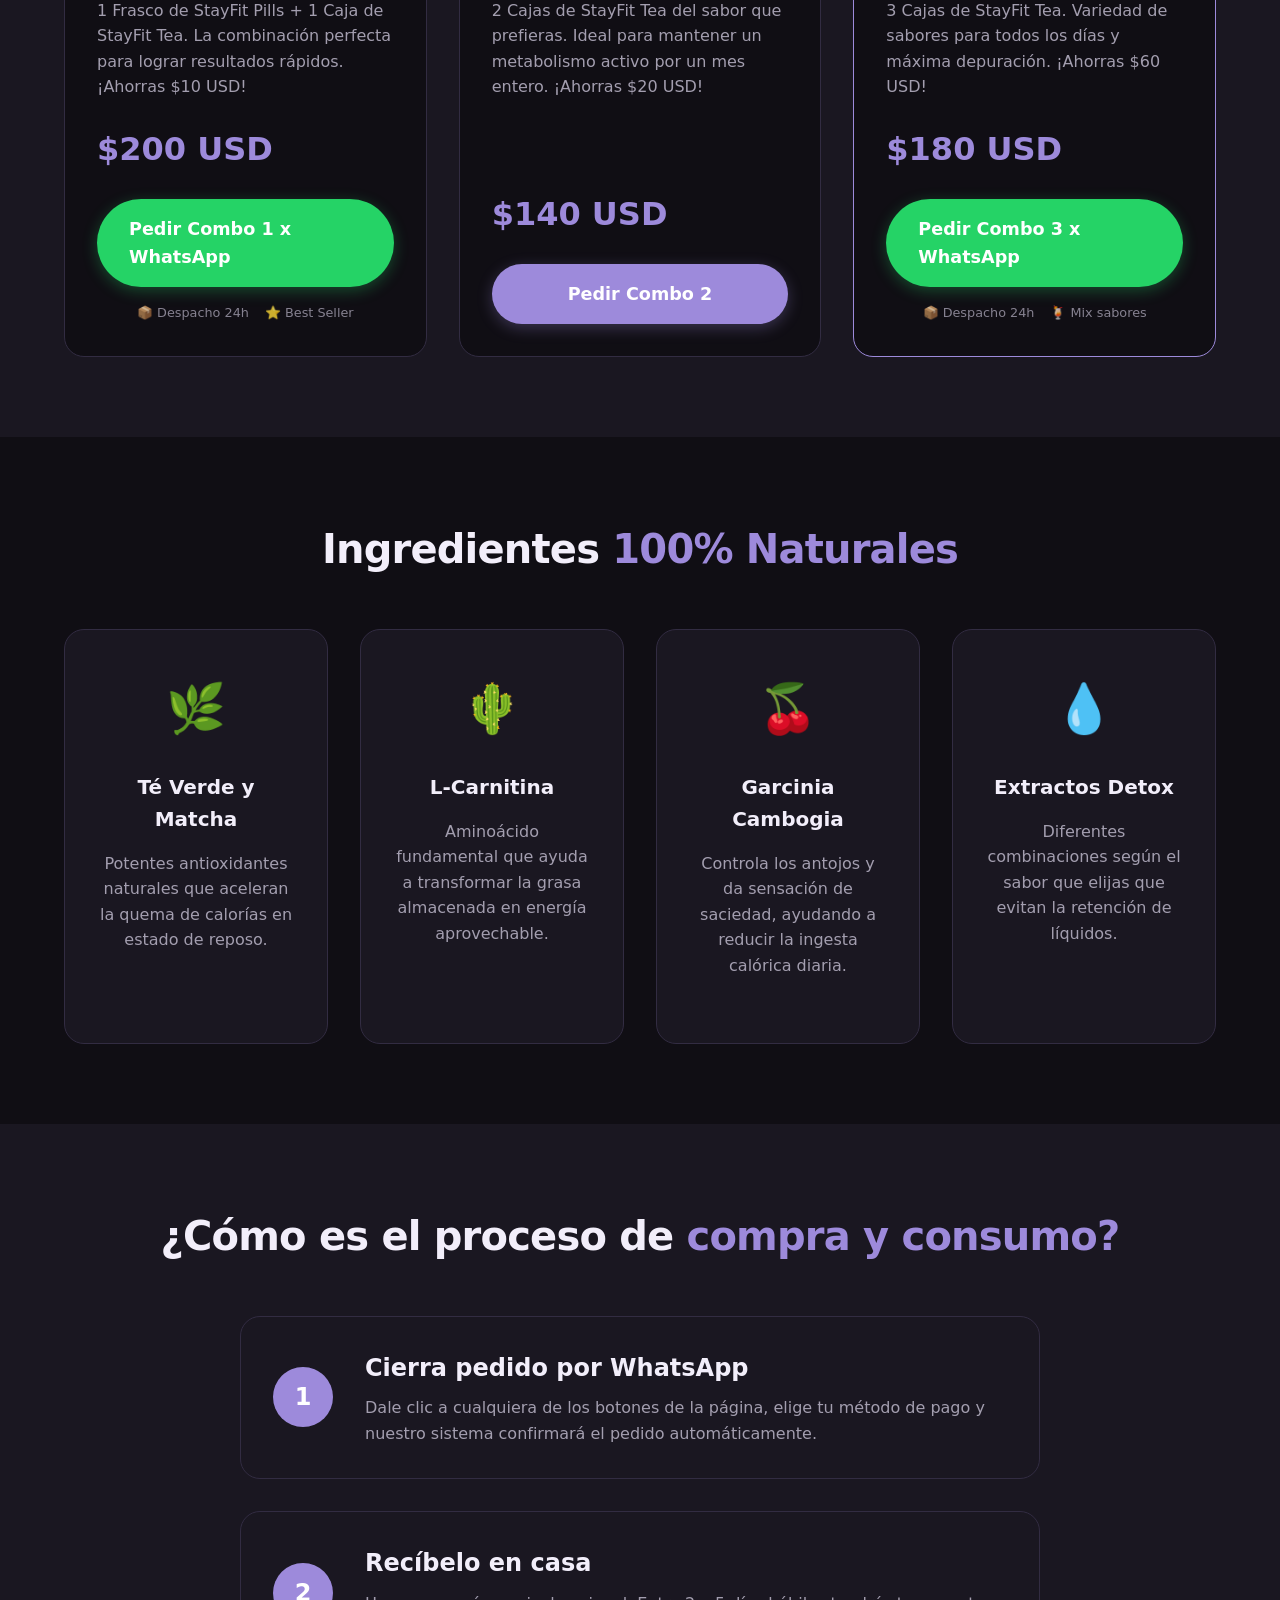
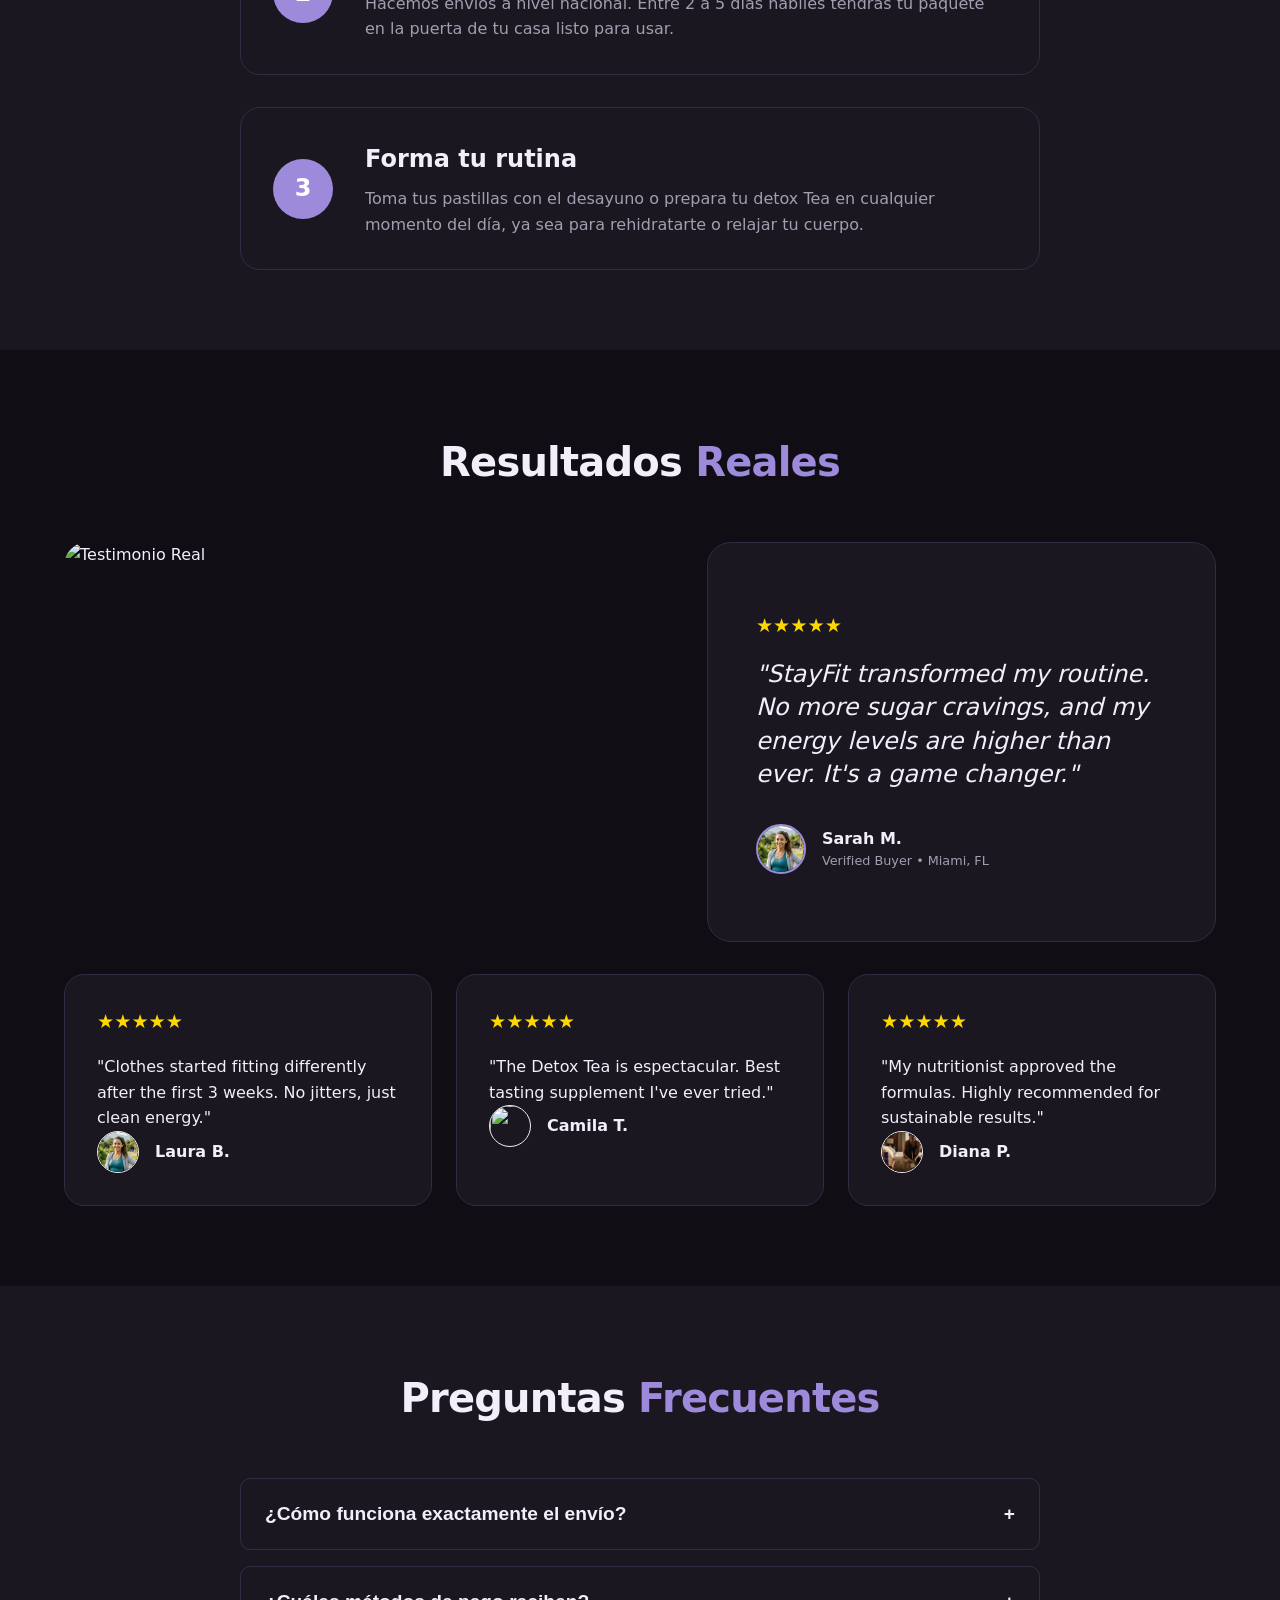
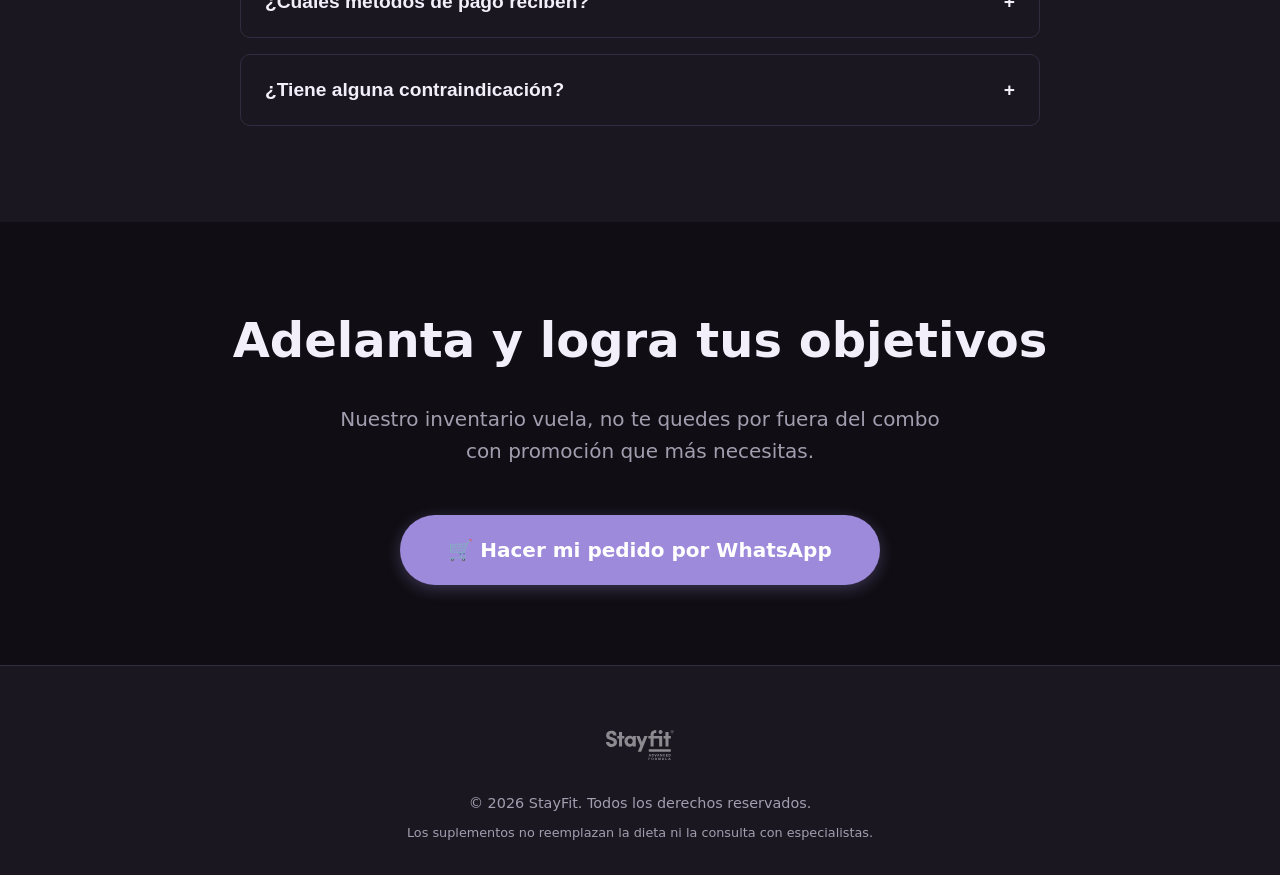
==== commit a3ca2c54: "feat(ui): inject vibrant gradients and glassmorphism blobs" ====
--- a/stayfit_landing_usd.html
+++ b/stayfit_landing_usd.html
@@ -518,10 +518,12 @@
 
     <!-- Hero Section -->
     <section class="hero">
+        <div class="bg-blob blob-1"></div>
+        <div class="bg-blob blob-2"></div>
         <div class="hero-bg"></div>
         <div class="container">
             <div class="hero-content">
-                <h1>Dile adiós a la ansiedad y recupera tu figura</h1>
+                <h1>Dile adiós a la ansiedad y recupera tu <span class="text-gradient">figura</span></h1>
                 <p>Suplementos de alta potencia diseñados para acelerar tu metabolismo de forma segura. Resultados visibles desde la primera semana. Atención personalizada 100% por WhatsApp.</p>
                 <div style="display: flex; gap: 1rem; flex-wrap: wrap;">
                     <a href="#productos" class="btn btn-primary">Ver Catálogo</a>
